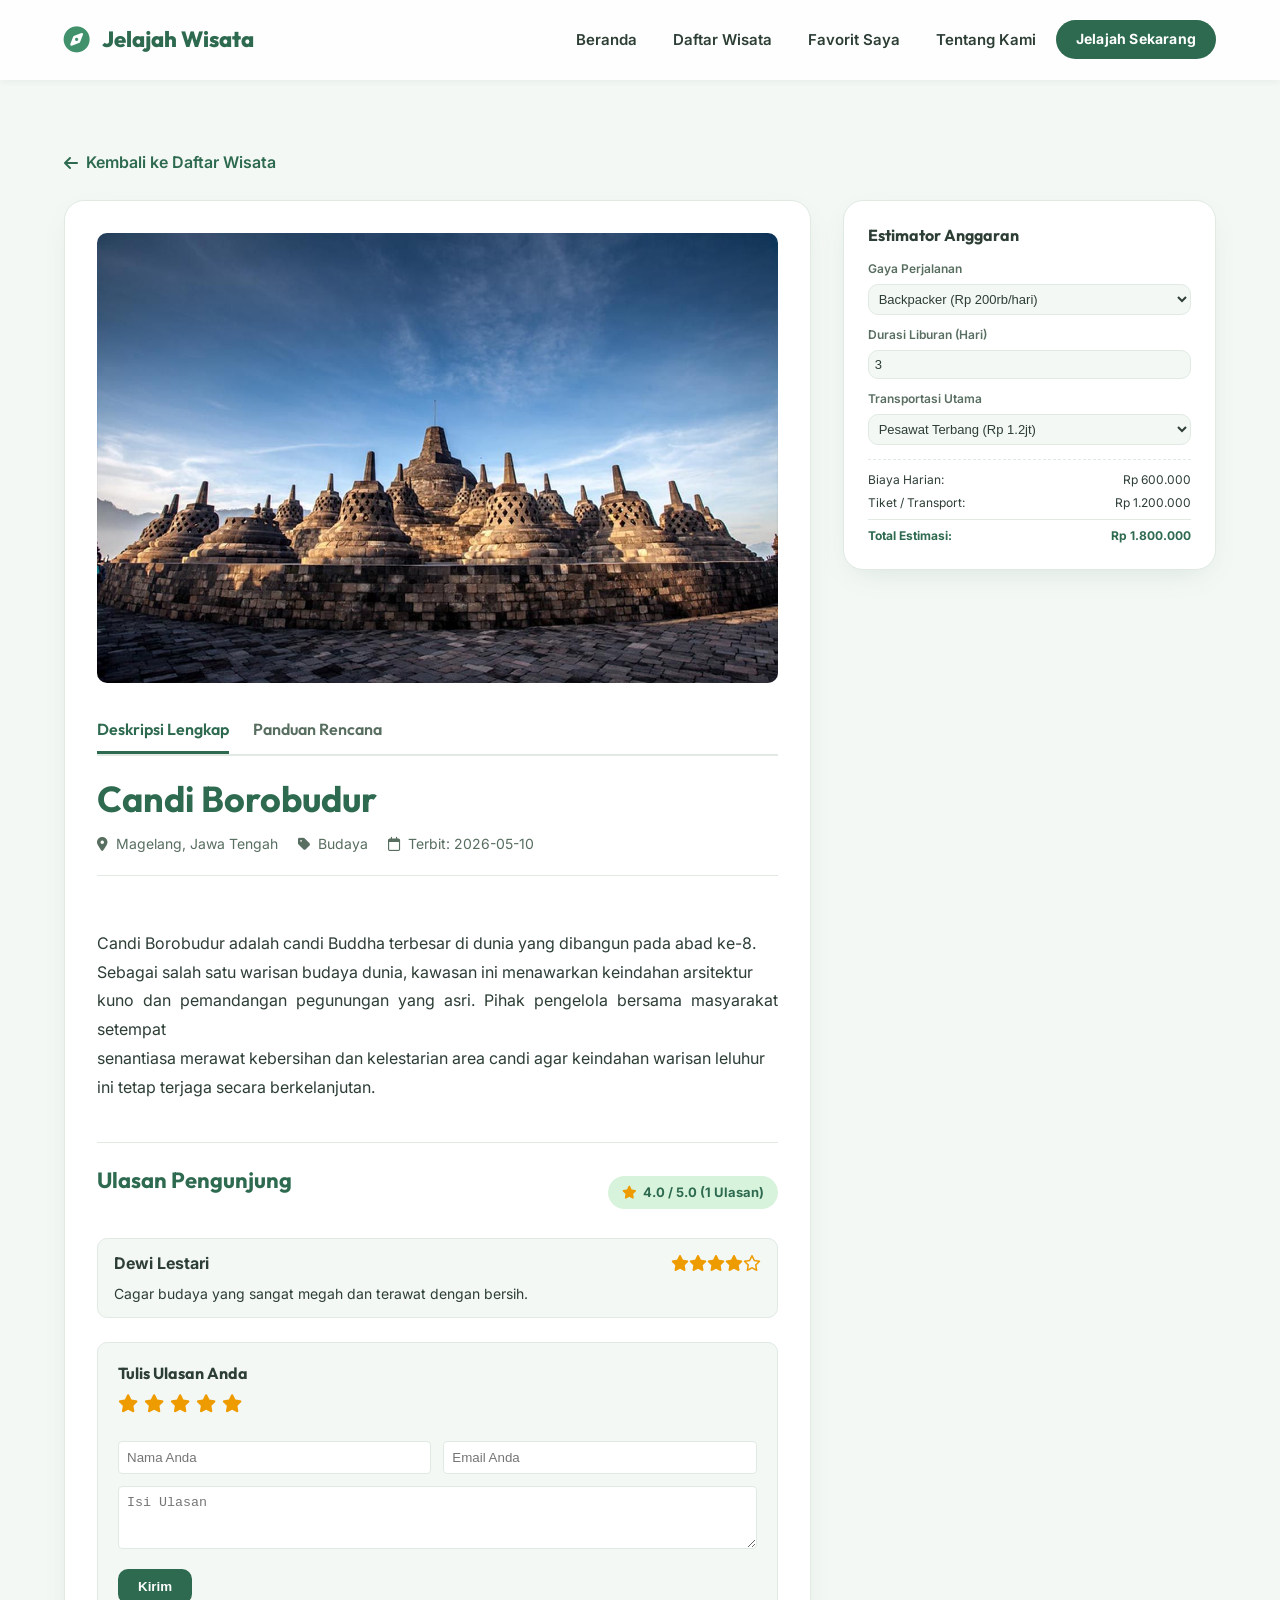
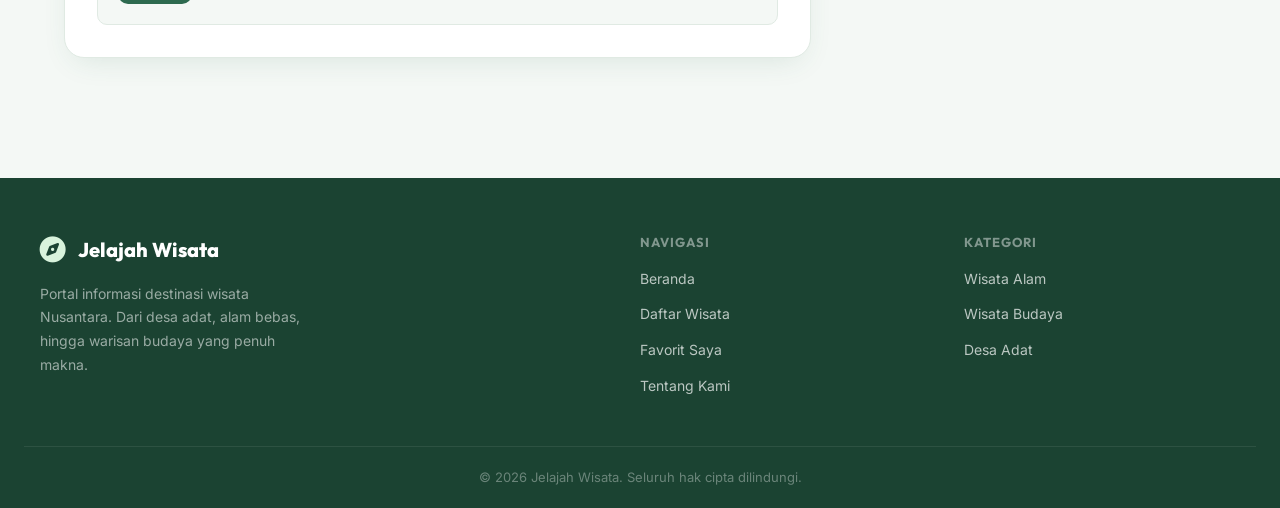
==== detail.html @ e51a77b1 "jelajah wisata" ====
<!DOCTYPE html>
<html lang="id">

<head>
    <meta charset="UTF-8">
    <meta name="viewport" content="width=device-width, initial-scale=1.0">
    <title>Detail Wisata - Jelajah Wisata Indonesia</title>


    <link rel="preconnect" href="https://fonts.googleapis.com">
    <link rel="preconnect" href="https://fonts.gstatic.com" crossorigin>
    <link
        href="https://fonts.googleapis.com/css2?family=Inter:wght@300;400;500;600;700&family=Outfit:wght@400;500;600;700;800&display=swap"
        rel="stylesheet">


    <link rel="stylesheet" href="https://cdnjs.cloudflare.com/ajax/libs/font-awesome/6.4.0/css/all.min.css">


    <link rel="stylesheet" href="styles.css">
</head>

<body>


    <header>
        <nav class="nav-container">
            <a href="index.html" class="logo">
                <i class="fa-solid fa-compass logo-icon"></i>
                <span>Jelajah Wisata</span>
            </a>


            <button class="mobile-toggle" aria-label="Toggle Navigation" id="mobile-toggle-btn">
                <i class="fa-solid fa-bars"></i>
            </button>


            <ul class="nav-links" id="nav-menu">
                <li><a href="index.html" class="nav-item" id="nav-home">Beranda</a></li>
                <li><a href="explore.html" class="nav-item" id="nav-explore">Daftar Wisata</a></li>
                <li><a href="favorites.html" class="nav-item" id="nav-favorites">Favorit Saya</a></li>
                <li><a href="tentang.html" class="nav-item" id="nav-tentang">Tentang Kami</a></li>
                <li><a href="explore.html" class="nav-item nav-cta" id="nav-cta">Jelajah Sekarang</a></li>
            </ul>
        </nav>
    </header>


    <main id="app">


        <div id="detail-1" class="view-section detail-view-section" style="display:none; padding: 40px 0;">
            <div class="detail-layout">
                <a href="explore.html" class="btn-back-link"><i class="fa-solid fa-arrow-left"></i> Kembali ke Daftar
                    Wisata</a>
                <div class="detail-grid">
                    <div class="detail-main">
                        <div class="detail-img-container">
                            <img src="asset/borobudur.jpg" id="main-detail-img-1" alt="Candi Borobudur">
                        </div>
                        
                        <div class="detail-tabs-selector"
                            style="display:flex; border-bottom:2px solid #E0EAE3; margin-bottom:20px; gap:24px;">
                            <button class="detail-tab-btn active"
                                onclick="switchTab('detail-1', 'tab-deskripsi-1', this)">Deskripsi Lengkap</button>
                            <button class="detail-tab-btn"
                                onclick="switchTab('detail-1', 'tab-itinerary-1', this)">Panduan Rencana</button>
                        </div>
                        <div class="detail-tab-content active" id="tab-deskripsi-1">
                            <div class="detail-header" style="margin-bottom: 20px;">
                                <h1>Candi Borobudur</h1>
                                <div class="detail-meta">
                                    <span><i class="fa-solid fa-location-dot"></i> Magelang, Jawa Tengah</span>
                                    <span><i class="fa-solid fa-tag"></i> Budaya</span>
                                    <span><i class="fa-regular fa-calendar"></i> Terbit: 2026-05-10</span>
                                </div>
                            </div>
                            <div class="detail-description">
                                Candi Borobudur adalah candi Buddha terbesar di dunia yang dibangun pada abad ke-8.
                                Sebagai salah satu warisan budaya dunia, kawasan ini menawarkan keindahan arsitektur
                                kuno dan pemandangan pegunungan yang asri. Pihak pengelola bersama masyarakat setempat
                                senantiasa merawat kebersihan dan kelestarian area candi agar keindahan warisan leluhur
                                ini tetap terjaga secara berkelanjutan.
                            </div>
                        </div>
                        <div class="detail-tab-content" id="tab-itinerary-1" style="display:none;">
                            <h2 style="font-size:20px; color:#2D6A4F; margin-bottom:16px;">Saran Rencana Kunjungan (3
                                Hari 2 Malam)</h2>
                            <div class="itinerary-timeline"
                                style="display:flex; flex-direction:column; gap:20px; position:relative; padding-left:24px; border-left: 2px solid #40916C;">
                                <div class="itinerary-step" style="position:relative;">
                                    <div
                                        style="position:absolute; left:-33px; top:4px; width:16px; height:16px; border-radius:50%; background:#2D6A4F; border:4px solid #FFFFFF;">
                                    </div>
                                    <h4 style="color:#2D6A4F; font-size:16px;">Hari 1: Kedatangan & Bersepeda Desa</h4>
                                    <p style="font-size:13.5px; color:#586E60; margin-top:4px;">Tiba di
                                        penginapan/homestay sekitar Borobudur. Sore hari bersepeda santai melintasi
                                        areal persawahan dan singgah di sentra pembuatan tahu lokal.</p>
                                </div>
                                <div class="itinerary-step" style="position:relative;">
                                    <div
                                        style="position:absolute; left:-33px; top:4px; width:16px; height:16px; border-radius:50%; background:#2D6A4F; border:4px solid #FFFFFF;">
                                    </div>
                                    <h4 style="color:#2D6A4F; font-size:16px;">Hari 2: Sunrise Punthuk & Eksplorasi
                                        Candi</h4>
                                    <p style="font-size:13.5px; color:#586E60; margin-top:4px;">Menyaksikan panorama
                                        matahari terbit berlatar Borobudur di Punthuk Setumbu. Lanjut menaiki struktur
                                        candi didampingi local guide berlisensi.</p>
                                </div>
                                <div class="itinerary-step" style="position:relative;">
                                    <div
                                        style="position:absolute; left:-33px; top:4px; width:16px; height:16px; border-radius:50%; background:#2D6A4F; border:4px solid #FFFFFF;">
                                    </div>
                                    <h4 style="color:#2D6A4F; font-size:16px;">Hari 3: Sentra Kerajinan & Kepulangan
                                    </h4>
                                    <p style="font-size:13.5px; color:#586E60; margin-top:4px;">Berkunjung ke galeri
                                        kerajinan gerabah Karanganyar untuk cinderamata. Check-out dari homestay dan
                                        transfer kembali ke titik kepulangan.</p>
                                </div>
                            </div>
                        </div>


                        <div class="reviews-section"
                            style="margin-top:40px; border-top:1px solid #E0EAE3; padding-top:24px;">
                            <div
                                style="display:flex; justify-content:space-between; align-items:center; margin-bottom:20px;">
                                <h3>Ulasan Pengunjung</h3>
                                <div class="avg-rating-badge" id="avg-badge-1"
                                    style="background:#D8F3DC; padding:6px 14px; border-radius:30px; font-weight:700; color:#2D6A4F; font-size:13px; display:flex; align-items:center; gap:6px;">
                                    <i class="fa-solid fa-star" style="color:#EE9B00;"></i> 4.0 / 5.0 (1 Ulasan)
                                </div>
                            </div>
                            <div class="comments-list" id="comments-list-1" style="margin-bottom:24px;">
                                <div class="review-item" style="border-bottom:1px solid #E0EAE3; padding:12px 16px;">
                                    <div style="display:flex; justify-content:space-between; margin-bottom:6px;">
                                        <strong>Dewi Lestari</strong>
                                        <span style="color:#EE9B00;"><i class="fa-solid fa-star"></i><i
                                                class="fa-solid fa-star"></i><i class="fa-solid fa-star"></i><i
                                                class="fa-solid fa-star"></i><i class="fa-regular fa-star"></i></span>
                                    </div>
                                    <p style="font-size:14px; color:#2D3E35;">Cagar budaya yang sangat megah dan terawat
                                        dengan bersih.</p>
                                </div>
                            </div>
                            <form class="comment-form" onsubmit="submitLocalComment(1, event)"
                                style="background:#F4F8F5; padding:20px; border-radius:10px;">
                                <h4 style="margin-bottom:12px;">Tulis Ulasan Anda</h4>
                                <div class="form-group" style="margin-bottom:12px;">
                                    <div class="star-rating-input"
                                        style="font-size:18px; color:#EE9B00; cursor:pointer; display:flex; gap:6px;">
                                        <i class="fa-solid fa-star" onclick="setRatingStar(this, 1)"></i>
                                        <i class="fa-solid fa-star" onclick="setRatingStar(this, 2)"></i>
                                        <i class="fa-solid fa-star" onclick="setRatingStar(this, 3)"></i>
                                        <i class="fa-solid fa-star" onclick="setRatingStar(this, 4)"></i>
                                        <i class="fa-solid fa-star" onclick="setRatingStar(this, 5)"></i>
                                    </div>
                                </div>
                                <div class="form-row"
                                    style="display:grid; grid-template-columns:1fr 1fr; gap:12px; margin-bottom:12px;">
                                    <input type="text" placeholder="Nama Anda" class="author-name"
                                        style="padding:8px; border:1px solid #E0EAE3; border-radius:4px;" required>
                                    <input type="email" placeholder="Email Anda"
                                        style="padding:8px; border:1px solid #E0EAE3; border-radius:4px;" required>
                                </div>
                                <textarea class="author-msg" rows="3" placeholder="Isi Ulasan"
                                    style="width:100%; padding:8px; border:1px solid #E0EAE3; border-radius:4px; margin-bottom:12px;"
                                    required></textarea>
                                <button type="submit" class="btn-submit"
                                    style="padding:10px 20px; font-weight:600;">Kirim</button>
                            </form>
                        </div>
                    </div>


                    <div class="detail-sidebar">
                        <div class="widget" id="calc-widget-1">
                            <h3 style="font-size:16px; margin-bottom:14px;">Estimator
                                Anggaran</h3>
                            <div class="form-group" style="margin-bottom:10px;">
                                <label style="font-size:12px; color:#586E60;">Gaya Perjalanan</label>
                                <select class="calc-class" onchange="calculateLocalBudget('detail-1')"
                                    style="width:100%; padding:6px; font-size:13px;">
                                    <option value="200000" selected>Backpacker (Rp 200rb/hari)</option>
                                    <option value="600000">Standard (Rp 600rb/hari)</option>
                                    <option value="2000000">Luxury (Rp 2jt/hari)</option>
                                </select>
                            </div>
                            <div class="form-group" style="margin-bottom:10px;">
                                <label style="font-size:12px; color:#586E60;">Durasi Liburan (Hari)</label>
                                <input type="number" class="calc-duration" oninput="calculateLocalBudget('detail-1')"
                                    min="1" max="30" value="3" style="width:100%; padding:6px; font-size:13px;">
                            </div>
                            <div class="form-group" style="margin-bottom:14px;">
                                <label style="font-size:12px; color:#586E60;">Transportasi Utama</label>
                                <select class="calc-transport" onchange="calculateLocalBudget('detail-1')"
                                    style="width:100%; padding:6px; font-size:13px;">
                                    <option value="0">Transportasi Lokal (Rp 0)</option>
                                    <option value="300000">Kereta Api (Rp 300rb)</option>
                                    <option value="500000">Sewa Mobil (Rp 500rb)</option>
                                    <option value="1200000" selected>Pesawat Terbang (Rp 1.2jt)</option>
                                </select>
                            </div>
                            <div style="border-top:1px dashed #E0EAE3; padding-top:10px; font-size:12px;">
                                <div style="display:flex; justify-content:space-between; margin-bottom:4px;">
                                    <span>Biaya Harian:</span>
                                    <span class="label-daily-cost">Rp 600.000</span>
                                </div>
                                <div style="display:flex; justify-content:space-between; margin-bottom:6px;">
                                    <span>Tiket / Transport:</span>
                                    <span class="label-trans-cost">Rp 1.200.000</span>
                                </div>
                                <div
                                    style="display:flex; justify-content:space-between; font-weight:700; color:#2D6A4F; border-top:1px solid #E0EAE3; padding-top:6px;">
                                    <span>Total Estimasi:</span>
                                    <span class="label-total-cost">Rp 1.800.000</span>
                                </div>
                            </div>
                        </div>
                    </div>
                </div>
            </div>
        </div>


        <div id="detail-2" class="view-section detail-view-section" style="display:none; padding: 40px 0;">
            <div class="detail-layout">
                <a href="explore.html" class="btn-back-link"><i class="fa-solid fa-arrow-left"></i> Kembali ke Daftar
                    Wisata</a>
                <div class="detail-grid">
                    <div class="detail-main">
                        <div class="detail-img-container">
                            <img src="asset/bromo.jpg" id="main-detail-img-2" alt="Gunung Bromo">
                        </div>
                        
                        <div class="detail-tabs-selector"
                            style="display:flex; border-bottom:2px solid #E0EAE3; margin-bottom:20px; gap:24px;">
                            <button class="detail-tab-btn active"
                                onclick="switchTab('detail-2', 'tab-deskripsi-2', this)">Deskripsi Lengkap</button>
                            <button class="detail-tab-btn"
                                onclick="switchTab('detail-2', 'tab-itinerary-2', this)">Panduan Rencana</button>
                        </div>
                        <div class="detail-tab-content active" id="tab-deskripsi-2">
                            <div class="detail-header" style="margin-bottom: 20px;">
                                <h1>Gunung Bromo</h1>
                                <div class="detail-meta">
                                    <span><i class="fa-solid fa-location-dot"></i> Probolinggo, Jawa Timur</span>
                                    <span><i class="fa-solid fa-tag"></i> Alam</span>
                                    <span><i class="fa-regular fa-calendar"></i> Terbit: 2026-05-12</span>
                                </div>
                            </div>
                            <div class="detail-description">
                                Gunung Bromo terkenal dengan keindahan kawah aktif, hamparan lautan pasir luas, serta
                                pemandangan matahari terbit yang memukau. Kunjungan ke Bromo dikelola bersama oleh warga
                                lokal Tengger, termasuk persewaan jip dan pemandu wisata tradisional, guna mendukung
                                ekonomi masyarakat setempat sekaligus menjaga kebersihan kawasan taman nasional.
                            </div>
                        </div>
                        <div class="detail-tab-content" id="tab-itinerary-2" style="display:none;">
                            <h2 style="font-size:20px; color:#2D6A4F; margin-bottom:16px;">Saran Rencana Kunjungan (3
                                Hari 2 Malam)</h2>
                            <div class="itinerary-timeline"
                                style="display:flex; flex-direction:column; gap:20px; position:relative; padding-left:24px; border-left: 2px solid #40916C;">
                                <div class="itinerary-step" style="position:relative;">
                                    <div
                                        style="position:absolute; left:-33px; top:4px; width:16px; height:16px; border-radius:50%; background:#2D6A4F; border:4px solid #FFFFFF;">
                                    </div>
                                    <h4 style="color:#2D6A4F; font-size:16px;">Hari 1: Kedatangan di Cemoro Lawang</h4>
                                    <p style="font-size:13.5px; color:#586E60; margin-top:4px;">Tiba di penginapan
                                        lereng Bromo. Berjalan santai menikmati pemandangan kabut sore hari di bibir
                                        kaldera Bromo.</p>
                                </div>
                                <div class="itinerary-step" style="position:relative;">
                                    <div
                                        style="position:absolute; left:-33px; top:4px; width:16px; height:16px; border-radius:50%; background:#2D6A4F; border:4px solid #FFFFFF;">
                                    </div>
                                    <h4 style="color:#2D6A4F; font-size:16px;">Hari 2: Sunrise Penanjakan & Kawah Bromo
                                    </h4>
                                    <p style="font-size:13.5px; color:#586E60; margin-top:4px;">Pukul 03.00 pagi naik
                                        jip lokal menuju Penanjakan 1. Turun melintasi laut pasir, berjalan kaki menuju
                                        puncak tangga kawah aktif.</p>
                                </div>
                                <div class="itinerary-step" style="position:relative;">
                                    <div
                                        style="position:absolute; left:-33px; top:4px; width:16px; height:16px; border-radius:50%; background:#2D6A4F; border:4px solid #FFFFFF;">
                                    </div>
                                    <h4 style="color:#2D6A4F; font-size:16px;">Hari 3: Bukit Teletubbies & Kepulangan
                                    </h4>
                                    <p style="font-size:13.5px; color:#586E60; margin-top:4px;">Mengunjungi padang
                                        sabana hijau Bukit Teletubbies and Pasir Berbisik. Check-out hotel dan kembali
                                        ke Malang/Surabaya.</p>
                                </div>
                            </div>
                        </div>


                        <div class="reviews-section"
                            style="margin-top:40px; border-top:1px solid #E0EAE3; padding-top:24px;">
                            <div
                                style="display:flex; justify-content:space-between; align-items:center; margin-bottom:20px;">
                                <h3>Ulasan Pengunjung</h3>
                                <div class="avg-rating-badge" id="avg-badge-2"
                                    style="background:#D8F3DC; padding:6px 14px; border-radius:30px; font-weight:700; color:#2D6A4F; font-size:13px; display:flex; align-items:center; gap:6px;">
                                    <i class="fa-solid fa-star" style="color:#EE9B00;"></i> 5.0 / 5.0 (0 Ulasan)
                                </div>
                            </div>
                            <div class="comments-list" id="comments-list-2" style="margin-bottom:24px;">
                                <p style="color:#586E60; text-align:center; padding: 20px;">Belum ada ulasan dari
                                    pengunjung. Jadilah yang pertama!</p>
                            </div>
                            <form class="comment-form" onsubmit="submitLocalComment(2, event)"
                                style="background:#F4F8F5; padding:20px; border-radius:10px;">
                                <h4 style="margin-bottom:12px;">Tulis Ulasan Anda</h4>
                                <div class="form-group" style="margin-bottom:12px;">
                                    <div class="star-rating-input"
                                        style="font-size:18px; color:#EE9B00; cursor:pointer; display:flex; gap:6px;">
                                        <i class="fa-solid fa-star" onclick="setRatingStar(this, 1)"></i>
                                        <i class="fa-solid fa-star" onclick="setRatingStar(this, 2)"></i>
                                        <i class="fa-solid fa-star" onclick="setRatingStar(this, 3)"></i>
                                        <i class="fa-solid fa-star" onclick="setRatingStar(this, 4)"></i>
                                        <i class="fa-solid fa-star" onclick="setRatingStar(this, 5)"></i>
                                    </div>
                                </div>
                                <div class="form-row"
                                    style="display:grid; grid-template-columns:1fr 1fr; gap:12px; margin-bottom:12px;">
                                    <input type="text" placeholder="Nama Anda" class="author-name"
                                        style="padding:8px; border:1px solid #E0EAE3; border-radius:4px;" required>
                                    <input type="email" placeholder="Email Anda"
                                        style="padding:8px; border:1px solid #E0EAE3; border-radius:4px;" required>
                                </div>
                                <textarea class="author-msg" rows="3" placeholder="Isi Ulasan"
                                    style="width:100%; padding:8px; border:1px solid #E0EAE3; border-radius:4px; margin-bottom:12px;"
                                    required></textarea>
                                <button type="submit" class="btn-submit"
                                    style="padding:10px 20px; font-weight:600;">Kirim</button>
                            </form>
                        </div>
                    </div>

                    <div class="detail-sidebar">
                        <div class="widget" id="calc-widget-2">
                            <h3 style="font-size:16px; margin-bottom:14px;">Estimator
                                Anggaran</h3>
                            <div class="form-group" style="margin-bottom:10px;">
                                <label style="font-size:12px; color:#586E60;">Gaya Perjalanan</label>
                                <select class="calc-class" onchange="calculateLocalBudget('detail-2')"
                                    style="width:100%; padding:6px; font-size:13px;">
                                    <option value="200000" selected>Backpacker (Rp 200rb/hari)</option>
                                    <option value="600000">Standard (Rp 600rb/hari)</option>
                                    <option value="2000000">Luxury (Rp 2jt/hari)</option>
                                </select>
                            </div>
                            <div class="form-group" style="margin-bottom:10px;">
                                <label style="font-size:12px; color:#586E60;">Durasi Liburan (Hari)</label>
                                <input type="number" class="calc-duration" oninput="calculateLocalBudget('detail-2')"
                                    min="1" max="30" value="3" style="width:100%; padding:6px; font-size:13px;">
                            </div>
                            <div class="form-group" style="margin-bottom:14px;">
                                <label style="font-size:12px; color:#586E60;">Transportasi Utama</label>
                                <select class="calc-transport" onchange="calculateLocalBudget('detail-2')"
                                    style="width:100%; padding:6px; font-size:13px;">
                                    <option value="0">Transportasi Lokal (Rp 0)</option>
                                    <option value="300000">Kereta Api (Rp 300rb)</option>
                                    <option value="500000">Sewa Mobil (Rp 500rb)</option>
                                    <option value="1200000" selected>Pesawat Terbang (Rp 1.2jt)</option>
                                </select>
                            </div>
                            <div style="border-top:1px dashed #E0EAE3; padding-top:10px; font-size:12px;">
                                <div style="display:flex; justify-content:space-between; margin-bottom:4px;">
                                    <span>Biaya Harian:</span>
                                    <span class="label-daily-cost">Rp 600.000</span>
                                </div>
                                <div style="display:flex; justify-content:space-between; margin-bottom:6px;">
                                    <span>Tiket / Transport:</span>
                                    <span class="label-trans-cost">Rp 1.200.000</span>
                                </div>
                                <div
                                    style="display:flex; justify-content:space-between; font-weight:700; color:#2D6A4F; border-top:1px solid #E0EAE3; padding-top:6px;">
                                    <span>Total Estimasi:</span>
                                    <span class="label-total-cost">Rp 1.800.000</span>
                                </div>
                            </div>
                        </div>
                    </div>
                </div>
            </div>
        </div>


        <div id="detail-3" class="view-section detail-view-section" style="display:none; padding: 40px 0;">
            <div class="detail-layout">
                <a href="explore.html" class="btn-back-link"><i class="fa-solid fa-arrow-left"></i> Kembali ke Daftar
                    Wisata</a>
                <div class="detail-grid">
                    <div class="detail-main">
                        <div class="detail-img-container">
                            <img src="asset/nusapenida.jpg" id="main-detail-img-3" alt="Nusa Penida">
                        </div>
                        
                        <div class="detail-tabs-selector"
                            style="display:flex; border-bottom:2px solid #E0EAE3; margin-bottom:20px; gap:24px;">
                            <button class="detail-tab-btn active"
                                onclick="switchTab('detail-3', 'tab-deskripsi-3', this)">Deskripsi Lengkap</button>
                            <button class="detail-tab-btn"
                                onclick="switchTab('detail-3', 'tab-itinerary-3', this)">Panduan Rencana</button>
                        </div>
                        <div class="detail-tab-content active" id="tab-deskripsi-3">
                            <div class="detail-header" style="margin-bottom: 20px;">
                                <h1>Nusa Penida</h1>
                                <div class="detail-meta">
                                    <span><i class="fa-solid fa-location-dot"></i> Klungkung, Bali</span>
                                    <span><i class="fa-solid fa-tag"></i> Alam</span>
                                    <span><i class="fa-regular fa-calendar"></i> Terbit: 2026-05-15</span>
                                </div>
                            </div>
                            <div class="detail-description">
                                Nusa Penida menyajikan pesona tebing laut yang megah dan pantai berpasir putih bersih
                                seperti Pantai Kelingking dan Broken Beach. Destinasi ini dikembangkan dengan
                                mengutamakan pelestarian alam pesisir dan keterlibatan akomodasi homestay lokal guna
                                memastikan manfaat pariwisata dirasakan langsung oleh masyarakat pulau.
                            </div>
                        </div>
                        <div class="detail-tab-content" id="tab-itinerary-3" style="display:none;">
                            <h2 style="font-size:20px; color:#2D6A4F; margin-bottom:16px;">Saran Rencana Kunjungan (3
                                Hari 2 Malam)</h2>
                            <div class="itinerary-timeline"
                                style="display:flex; flex-direction:column; gap:20px; position:relative; padding-left:24px; border-left: 2px solid #40916C;">
                                <div class="itinerary-step" style="position:relative;">
                                    <div
                                        style="position:absolute; left:-33px; top:4px; width:16px; height:16px; border-radius:50%; background:#2D6A4F; border:4px solid #FFFFFF;">
                                    </div>
                                    <h4 style="color:#2D6A4F; font-size:16px;">Hari 1: Penyeberangan Sanur & Tebing
                                        Kelingking</h4>
                                    <p style="font-size:13.5px; color:#586E60; margin-top:4px;">Naik speed boat dari
                                        Sanur ke Nusa Penida. Sore hari mengunjungi bukit karang berbentuk dinosaurus di
                                        Pantai Kelingking.</p>
                                </div>
                                <div class="itinerary-step" style="position:relative;">
                                    <div
                                        style="position:absolute; left:-33px; top:4px; width:16px; height:16px; border-radius:50%; background:#2D6A4F; border:4px solid #FFFFFF;">
                                    </div>
                                    <h4 style="color:#2D6A4F; font-size:16px;">Hari 2: Broken Beach, Angel's Billabong &
                                        Crystal Bay</h4>
                                    <p style="font-size:13.5px; color:#586E60; margin-top:4px;">Menjelajahi keajaiban
                                        karang bolong Broken Beach, berenang di kolam alami Angel's Billabong, dan
                                        relaksasi sunset di Crystal Bay.</p>
                                </div>
                                <div class="itinerary-step" style="position:relative;">
                                    <div
                                        style="position:absolute; left:-33px; top:4px; width:16px; height:16px; border-radius:50%; background:#2D6A4F; border:4px solid #FFFFFF;">
                                    </div>
                                    <h4 style="color:#2D6A4F; font-size:16px;">Hari 3: Bukit Teletubbies & Kembali ke
                                        Sanur</h4>
                                    <p style="font-size:13.5px; color:#586E60; margin-top:4px;">Melihat bukit-bukit
                                        kapur hijau unik Bukit Teletubbies. Lanjut ke pelabuhan penyeberangan kembali ke
                                        pulau utama Bali.</p>
                                </div>
                            </div>
                        </div>


                        <div class="reviews-section"
                            style="margin-top:40px; border-top:1px solid #E0EAE3; padding-top:24px;">
                            <div
                                style="display:flex; justify-content:space-between; align-items:center; margin-bottom:20px;">
                                <h3>Ulasan Pengunjung</h3>
                                <div class="avg-rating-badge" id="avg-badge-3"
                                    style="background:#D8F3DC; padding:6px 14px; border-radius:30px; font-weight:700; color:#2D6A4F; font-size:13px; display:flex; align-items:center; gap:6px;">
                                    <i class="fa-solid fa-star" style="color:#EE9B00;"></i> 5.0 / 5.0 (0 Ulasan)
                                </div>
                            </div>
                            <div class="comments-list" id="comments-list-3" style="margin-bottom:24px;">
                                <p style="color:#586E60; text-align:center; padding: 20px;">Belum ada ulasan dari
                                    pengunjung. Jadilah yang pertama!</p>
                            </div>
                            <form class="comment-form" onsubmit="submitLocalComment(3, event)"
                                style="background:#F4F8F5; padding:20px; border-radius:10px;">
                                <h4 style="margin-bottom:12px;">Tulis Ulasan Anda</h4>
                                <div class="form-group" style="margin-bottom:12px;">
                                    <div class="star-rating-input"
                                        style="font-size:18px; color:#EE9B00; cursor:pointer; display:flex; gap:6px;">
                                        <i class="fa-solid fa-star" onclick="setRatingStar(this, 1)"></i>
                                        <i class="fa-solid fa-star" onclick="setRatingStar(this, 2)"></i>
                                        <i class="fa-solid fa-star" onclick="setRatingStar(this, 3)"></i>
                                        <i class="fa-solid fa-star" onclick="setRatingStar(this, 4)"></i>
                                        <i class="fa-solid fa-star" onclick="setRatingStar(this, 5)"></i>
                                    </div>
                                </div>
                                <div class="form-row"
                                    style="display:grid; grid-template-columns:1fr 1fr; gap:12px; margin-bottom:12px;">
                                    <input type="text" placeholder="Nama Anda" class="author-name"
                                        style="padding:8px; border:1px solid #E0EAE3; border-radius:4px;" required>
                                    <input type="email" placeholder="Email Anda"
                                        style="padding:8px; border:1px solid #E0EAE3; border-radius:4px;" required>
                                </div>
                                <textarea class="author-msg" rows="3" placeholder="Isi Ulasan"
                                    style="width:100%; padding:8px; border:1px solid #E0EAE3; border-radius:4px; margin-bottom:12px;"
                                    required></textarea>
                                <button type="submit" class="btn-submit"
                                    style="padding:10px 20px; font-weight:600;">Kirim</button>
                            </form>
                        </div>
                    </div>

                    <div class="detail-sidebar">
                        <div class="widget" id="calc-widget-3">
                            <h3 style="font-size:16px; margin-bottom:14px;">Estimator
                                Anggaran</h3>
                            <div class="form-group" style="margin-bottom:10px;">
                                <label style="font-size:12px; color:#586E60;">Gaya Perjalanan</label>
                                <select class="calc-class" onchange="calculateLocalBudget('detail-3')"
                                    style="width:100%; padding:6px; font-size:13px;">
                                    <option value="200000" selected>Backpacker (Rp 200rb/hari)</option>
                                    <option value="600000">Standard (Rp 600rb/hari)</option>
                                    <option value="2000000">Luxury (Rp 2jt/hari)</option>
                                </select>
                            </div>
                            <div class="form-group" style="margin-bottom:10px;">
                                <label style="font-size:12px; color:#586E60;">Durasi Liburan (Hari)</label>
                                <input type="number" class="calc-duration" oninput="calculateLocalBudget('detail-3')"
                                    min="1" max="30" value="3" style="width:100%; padding:6px; font-size:13px;">
                            </div>
                            <div class="form-group" style="margin-bottom:14px;">
                                <label style="font-size:12px; color:#586E60;">Transportasi Utama</label>
                                <select class="calc-transport" onchange="calculateLocalBudget('detail-3')"
                                    style="width:100%; padding:6px; font-size:13px;">
                                    <option value="0">Transportasi Lokal (Rp 0)</option>
                                    <option value="300000">Kereta Api (Rp 300rb)</option>
                                    <option value="500000">Sewa Mobil (Rp 500rb)</option>
                                    <option value="1200000" selected>Pesawat Terbang (Rp 1.2jt)</option>
                                </select>
                            </div>
                            <div style="border-top:1px dashed #E0EAE3; padding-top:10px; font-size:12px;">
                                <div style="display:flex; justify-content:space-between; margin-bottom:4px;">
                                    <span>Biaya Harian:</span>
                                    <span class="label-daily-cost">Rp 600.000</span>
                                </div>
                                <div style="display:flex; justify-content:space-between; margin-bottom:6px;">
                                    <span>Tiket / Transport:</span>
                                    <span class="label-trans-cost">Rp 1.200.000</span>
                                </div>
                                <div
                                    style="display:flex; justify-content:space-between; font-weight:700; color:#2D6A4F; border-top:1px solid #E0EAE3; padding-top:6px;">
                                    <span>Total Estimasi:</span>
                                    <span class="label-total-cost">Rp 1.800.000</span>
                                </div>
                            </div>
                        </div>
                    </div>
                </div>
            </div>
        </div>


        <div id="detail-4" class="view-section detail-view-section" style="display:none; padding: 40px 0;">
            <div class="detail-layout">
                <a href="explore.html" class="btn-back-link"><i class="fa-solid fa-arrow-left"></i> Kembali ke Daftar
                    Wisata</a>
                <div class="detail-grid">
                    <div class="detail-main">
                        <div class="detail-img-container">
                            <img src="asset/pinkbeach.jpeg" id="main-detail-img-4" alt="Pink Beach">
                        </div>
                        
                        <div class="detail-tabs-selector"
                            style="display:flex; border-bottom:2px solid #E0EAE3; margin-bottom:20px; gap:24px;">
                            <button class="detail-tab-btn active"
                                onclick="switchTab('detail-4', 'tab-deskripsi-4', this)">Deskripsi Lengkap</button>
                            <button class="detail-tab-btn"
                                onclick="switchTab('detail-4', 'tab-itinerary-4', this)">Panduan Rencana</button>
                        </div>
                        <div class="detail-tab-content active" id="tab-deskripsi-4">
                            <div class="detail-header" style="margin-bottom: 20px;">
                                <h1>Pink Beach</h1>
                                <div class="detail-meta">
                                    <span><i class="fa-solid fa-location-dot"></i> Manggarai Barat, NTT</span>
                                    <span><i class="fa-solid fa-tag"></i> Alam</span>
                                    <span><i class="fa-regular fa-calendar"></i> Terbit: 2026-05-18</span>
                                </div>
                            </div>
                            <div class="detail-description">
                                Pink Beach merupakan pantai unik dengan pasir berwarna merah muda lembut yang berasal
                                dari serpihan karang merah organik. Terletak di kawasan Taman Nasional Komodo, pantai
                                ini dilindungi ketat dari sampah plastik dan kerusakan terumbu karang tepi agar keaslian
                                alaminya tetap terjaga selamanya.
                            </div>
                        </div>
                        <div class="detail-tab-content" id="tab-itinerary-4" style="display:none;">
                            <h2 style="font-size:20px; color:#2D6A4F; margin-bottom:16px;">Saran Rencana Kunjungan (3
                                Hari 2 Malam)</h2>
                            <div class="itinerary-timeline"
                                style="display:flex; flex-direction:column; gap:20px; position:relative; padding-left:24px; border-left: 2px solid #40916C;">
                                <div class="itinerary-step" style="position:relative;">
                                    <div
                                        style="position:absolute; left:-33px; top:4px; width:16px; height:16px; border-radius:50%; background:#2D6A4F; border:4px solid #FFFFFF;">
                                    </div>
                                    <h4 style="color:#2D6A4F; font-size:16px;">Hari 1: Labuan Bajo & Berlayar</h4>
                                    <p style="font-size:13.5px; color:#586E60; margin-top:4px;">Tiba di bandara Labuan
                                        Bajo, transfer ke kapal phinisi sewa lokal. Bermalam di kapal (live on board).
                                    </p>
                                </div>
                                <div class="itinerary-step" style="position:relative;">
                                    <div
                                        style="position:absolute; left:-33px; top:4px; width:16px; height:16px; border-radius:50%; background:#2D6A4F; border:4px solid #FFFFFF;">
                                    </div>
                                    <h4 style="color:#2D6A4F; font-size:16px;">Hari 2: Snorkeling di Pink Beach</h4>
                                    <p style="font-size:13.5px; color:#586E60; margin-top:4px;">Mendarat di Pink Beach,
                                        berenang santai di pantai pasir pink dan melakukan snorkeling ramah lingkungan
                                        untuk menikmati terumbu karang.</p>
                                </div>
                                <div class="itinerary-step" style="position:relative;">
                                    <div
                                        style="position:absolute; left:-33px; top:4px; width:16px; height:16px; border-radius:50%; background:#2D6A4F; border:4px solid #FFFFFF;">
                                    </div>
                                    <h4 style="color:#2D6A4F; font-size:16px;">Hari 3: Pulau Padar & Kepulangan</h4>
                                    <p style="font-size:13.5px; color:#586E60; margin-top:4px;">Treking pagi ke view
                                        point Pulau Padar. Kembali berlayar ke Labuan Bajo untuk penerbangan pulang.</p>
                                </div>
                            </div>
                        </div>


                        <div class="reviews-section"
                            style="margin-top:40px; border-top:1px solid #E0EAE3; padding-top:24px;">
                            <div
                                style="display:flex; justify-content:space-between; align-items:center; margin-bottom:20px;">
                                <h3>Ulasan Pengunjung</h3>
                                <div class="avg-rating-badge" id="avg-badge-4"
                                    style="background:#D8F3DC; padding:6px 14px; border-radius:30px; font-weight:700; color:#2D6A4F; font-size:13px; display:flex; align-items:center; gap:6px;">
                                    <i class="fa-solid fa-star" style="color:#EE9B00;"></i> 5.0 / 5.0 (0 Ulasan)
                                </div>
                            </div>
                            <div class="comments-list" id="comments-list-4" style="margin-bottom:24px;">
                                <p style="color:#586E60; text-align:center; padding: 20px;">Belum ada ulasan dari
                                    pengunjung. Jadilah yang pertama!</p>
                            </div>
                            <form class="comment-form" onsubmit="submitLocalComment(4, event)"
                                style="background:#F4F8F5; padding:20px; border-radius:10px;">
                                <h4 style="margin-bottom:12px;">Tulis Ulasan Anda</h4>
                                <div class="form-group" style="margin-bottom:12px;">
                                    <div class="star-rating-input"
                                        style="font-size:18px; color:#EE9B00; cursor:pointer; display:flex; gap:6px;">
                                        <i class="fa-solid fa-star" onclick="setRatingStar(this, 1)"></i>
                                        <i class="fa-solid fa-star" onclick="setRatingStar(this, 2)"></i>
                                        <i class="fa-solid fa-star" onclick="setRatingStar(this, 3)"></i>
                                        <i class="fa-solid fa-star" onclick="setRatingStar(this, 4)"></i>
                                        <i class="fa-solid fa-star" onclick="setRatingStar(this, 5)"></i>
                                    </div>
                                </div>
                                <div class="form-row"
                                    style="display:grid; grid-template-columns:1fr 1fr; gap:12px; margin-bottom:12px;">
                                    <input type="text" placeholder="Nama Anda" class="author-name"
                                        style="padding:8px; border:1px solid #E0EAE3; border-radius:4px;" required>
                                    <input type="email" placeholder="Email Anda"
                                        style="padding:8px; border:1px solid #E0EAE3; border-radius:4px;" required>
                                </div>
                                <textarea class="author-msg" rows="3" placeholder="Isi Ulasan"
                                    style="width:100%; padding:8px; border:1px solid #E0EAE3; border-radius:4px; margin-bottom:12px;"
                                    required></textarea>
                                <button type="submit" class="btn-submit"
                                    style="padding:10px 20px; font-weight:600;">Kirim</button>
                            </form>
                        </div>
                    </div>

                    <div class="detail-sidebar">
                        <div class="widget" id="calc-widget-4">
                            <h3 style="font-size:16px; margin-bottom:14px;">Estimator
                                Anggaran</h3>
                            <div class="form-group" style="margin-bottom:10px;">
                                <label style="font-size:12px; color:#586E60;">Gaya Perjalanan</label>
                                <select class="calc-class" onchange="calculateLocalBudget('detail-4')"
                                    style="width:100%; padding:6px; font-size:13px;">
                                    <option value="200000" selected>Backpacker (Rp 200rb/hari)</option>
                                    <option value="600000">Standard (Rp 600rb/hari)</option>
                                    <option value="2000000">Luxury (Rp 2jt/hari)</option>
                                </select>
                            </div>
                            <div class="form-group" style="margin-bottom:10px;">
                                <label style="font-size:12px; color:#586E60;">Durasi Liburan (Hari)</label>
                                <input type="number" class="calc-duration" oninput="calculateLocalBudget('detail-4')"
                                    min="1" max="30" value="3" style="width:100%; padding:6px; font-size:13px;">
                            </div>
                            <div class="form-group" style="margin-bottom:14px;">
                                <label style="font-size:12px; color:#586E60;">Transportasi Utama</label>
                                <select class="calc-transport" onchange="calculateLocalBudget('detail-4')"
                                    style="width:100%; padding:6px; font-size:13px;">
                                    <option value="0">Transportasi Lokal (Rp 0)</option>
                                    <option value="300000">Kereta Api (Rp 300rb)</option>
                                    <option value="500000">Sewa Mobil (Rp 500rb)</option>
                                    <option value="1200000" selected>Pesawat Terbang (Rp 1.2jt)</option>
                                </select>
                            </div>
                            <div style="border-top:1px dashed #E0EAE3; padding-top:10px; font-size:12px;">
                                <div style="display:flex; justify-content:space-between; margin-bottom:4px;">
                                    <span>Biaya Harian:</span>
                                    <span class="label-daily-cost">Rp 600.000</span>
                                </div>
                                <div style="display:flex; justify-content:space-between; margin-bottom:6px;">
                                    <span>Tiket / Transport:</span>
                                    <span class="label-trans-cost">Rp 1.200.000</span>
                                </div>
                                <div
                                    style="display:flex; justify-content:space-between; font-weight:700; color:#2D6A4F; border-top:1px solid #E0EAE3; padding-top:6px;">
                                    <span>Total Estimasi:</span>
                                    <span class="label-total-cost">Rp 1.800.000</span>
                                </div>
                            </div>
                        </div>
                    </div>
                </div>
            </div>
        </div>


        <div id="detail-5" class="view-section detail-view-section" style="display:none; padding: 40px 0;">
            <div class="detail-layout">
                <a href="explore.html" class="btn-back-link"><i class="fa-solid fa-arrow-left"></i> Kembali ke Daftar
                    Wisata</a>
                <div class="detail-grid">
                    <div class="detail-main">
                        <div class="detail-img-container">
                            <img src="asset/prambanan.jpg" id="main-detail-img-5" alt="Candi Prambanan">
                        </div>
                        
                        <div class="detail-tabs-selector"
                            style="display:flex; border-bottom:2px solid #E0EAE3; margin-bottom:20px; gap:24px;">
                            <button class="detail-tab-btn active"
                                onclick="switchTab('detail-5', 'tab-deskripsi-5', this)">Deskripsi Lengkap</button>
                            <button class="detail-tab-btn"
                                onclick="switchTab('detail-5', 'tab-itinerary-5', this)">Panduan Rencana</button>
                        </div>
                        <div class="detail-tab-content active" id="tab-deskripsi-5">
                            <div class="detail-header" style="margin-bottom: 20px;">
                                <h1>Candi Prambanan</h1>
                                <div class="detail-meta">
                                    <span><i class="fa-solid fa-location-dot"></i> Sleman, Yogyakarta</span>
                                    <span><i class="fa-solid fa-tag"></i> Budaya</span>
                                    <span><i class="fa-regular fa-calendar"></i> Terbit: 2026-05-20</span>
                                </div>
                            </div>
                            <div class="detail-description">
                                Candi Prambanan adalah kompleks candi Hindu terbesar di Indonesia yang memiliki
                                arsitektur ramping dan tinggi yang megah. Selain pelestarian batu candi bersejarah,
                                Prambanan menyajikan pagelaran seni tradisional Ramayana yang melibatkan ratusan seniman
                                lokal guna melestarikan adat seni pertunjukan daerah.
                            </div>
                        </div>
                        <div class="detail-tab-content" id="tab-itinerary-5" style="display:none;">
                            <h2 style="font-size:20px; color:#2D6A4F; margin-bottom:16px;">Saran Rencana Kunjungan (3
                                Hari 2 Malam)</h2>
                            <div class="itinerary-timeline"
                                style="display:flex; flex-direction:column; gap:20px; position:relative; padding-left:24px; border-left: 2px solid #40916C;">
                                <div class="itinerary-step" style="position:relative;">
                                    <div
                                        style="position:absolute; left:-33px; top:4px; width:16px; height:16px; border-radius:50%; background:#2D6A4F; border:4px solid #FFFFFF;">
                                    </div>
                                    <h4 style="color:#2D6A4F; font-size:16px;">Hari 1: Kedatangan di Jogja & Malioboro
                                    </h4>
                                    <p style="font-size:13.5px; color:#586E60; margin-top:4px;">Tiba di Yogyakarta,
                                        check-in penginapan. Malam hari berjalan kaki di sepanjang kawasan Malioboro dan
                                        mencicipi gudeg tradisional.</p>
                                </div>
                                <div class="itinerary-step" style="position:relative;">
                                    <div
                                        style="position:absolute; left:-33px; top:4px; width:16px; height:16px; border-radius:50%; background:#2D6A4F; border:4px solid #FFFFFF;">
                                    </div>
                                    <h4 style="color:#2D6A4F; font-size:16px;">Hari 2: Candi Prambanan & Sendratari
                                        Ramayana</h4>
                                    <p style="font-size:13.5px; color:#586E60; margin-top:4px;">Mengunjungi kompleks
                                        candi utama di siang hari. Malam hari menonton sendratari Ramayana kolosal di
                                        panggung terbuka Candi Prambanan.</p>
                                </div>
                                <div class="itinerary-step" style="position:relative;">
                                    <div
                                        style="position:absolute; left:-33px; top:4px; width:16px; height:16px; border-radius:50%; background:#2D6A4F; border:4px solid #FFFFFF;">
                                    </div>
                                    <h4 style="color:#2D6A4F; font-size:16px;">Hari 3: Wisata Belanja & Kepulangan</h4>
                                    <p style="font-size:13.5px; color:#586E60; margin-top:4px;">Berbelanja kaos oblong
                                        khas dan jajanan bakpia di sentra oleh-oleh. Menuju stasiun Tugu untuk
                                        perjalanan kembali.</p>
                                </div>
                            </div>
                        </div>


                        <div class="reviews-section"
                            style="margin-top:40px; border-top:1px solid #E0EAE3; padding-top:24px;">
                            <div
                                style="display:flex; justify-content:space-between; align-items:center; margin-bottom:20px;">
                                <h3>Ulasan Pengunjung</h3>
                                <div class="avg-rating-badge" id="avg-badge-5"
                                    style="background:#D8F3DC; padding:6px 14px; border-radius:30px; font-weight:700; color:#2D6A4F; font-size:13px; display:flex; align-items:center; gap:6px;">
                                    <i class="fa-solid fa-star" style="color:#EE9B00;"></i> 5.0 / 5.0 (0 Ulasan)
                                </div>
                            </div>
                            <div class="comments-list" id="comments-list-5" style="margin-bottom:24px;">
                                <p style="color:#586E60; text-align:center; padding: 20px;">Belum ada ulasan dari
                                    pengunjung. Jadilah yang pertama!</p>
                            </div>
                            <form class="comment-form" onsubmit="submitLocalComment(5, event)"
                                style="background:#F4F8F5; padding:20px; border-radius:10px;">
                                <h4 style="margin-bottom:12px;">Tulis Ulasan Anda</h4>
                                <div class="form-group" style="margin-bottom:12px;">
                                    <div class="star-rating-input"
                                        style="font-size:18px; color:#EE9B00; cursor:pointer; display:flex; gap:6px;">
                                        <i class="fa-solid fa-star" onclick="setRatingStar(this, 1)"></i>
                                        <i class="fa-solid fa-star" onclick="setRatingStar(this, 2)"></i>
                                        <i class="fa-solid fa-star" onclick="setRatingStar(this, 3)"></i>
                                        <i class="fa-solid fa-star" onclick="setRatingStar(this, 4)"></i>
                                        <i class="fa-solid fa-star" onclick="setRatingStar(this, 5)"></i>
                                    </div>
                                </div>
                                <div class="form-row"
                                    style="display:grid; grid-template-columns:1fr 1fr; gap:12px; margin-bottom:12px;">
                                    <input type="text" placeholder="Nama Anda" class="author-name"
                                        style="padding:8px; border:1px solid #E0EAE3; border-radius:4px;" required>
                                    <input type="email" placeholder="Email Anda"
                                        style="padding:8px; border:1px solid #E0EAE3; border-radius:4px;" required>
                                </div>
                                <textarea class="author-msg" rows="3" placeholder="Isi Ulasan"
                                    style="width:100%; padding:8px; border:1px solid #E0EAE3; border-radius:4px; margin-bottom:12px;"
                                    required></textarea>
                                <button type="submit" class="btn-submit"
                                    style="padding:10px 20px; font-weight:600;">Kirim</button>
                            </form>
                        </div>
                    </div>

                    <div class="detail-sidebar">
                        <div class="widget" id="calc-widget-5">
                            <h3 style="font-size:16px; margin-bottom:14px;">Estimator
                                Anggaran</h3>
                            <div class="form-group" style="margin-bottom:10px;">
                                <label style="font-size:12px; color:#586E60;">Gaya Perjalanan</label>
                                <select class="calc-class" onchange="calculateLocalBudget('detail-5')"
                                    style="width:100%; padding:6px; font-size:13px;">
                                    <option value="200000" selected>Backpacker (Rp 200rb/hari)</option>
                                    <option value="600000">Standard (Rp 600rb/hari)</option>
                                    <option value="2000000">Luxury (Rp 2jt/hari)</option>
                                </select>
                            </div>
                            <div class="form-group" style="margin-bottom:10px;">
                                <label style="font-size:12px; color:#586E60;">Durasi Liburan (Hari)</label>
                                <input type="number" class="calc-duration" oninput="calculateLocalBudget('detail-5')"
                                    min="1" max="30" value="3" style="width:100%; padding:6px; font-size:13px;">
                            </div>
                            <div class="form-group" style="margin-bottom:14px;">
                                <label style="font-size:12px; color:#586E60;">Transportasi Utama</label>
                                <select class="calc-transport" onchange="calculateLocalBudget('detail-5')"
                                    style="width:100%; padding:6px; font-size:13px;">
                                    <option value="0">Transportasi Lokal (Rp 0)</option>
                                    <option value="300000">Kereta Api (Rp 300rb)</option>
                                    <option value="500000">Sewa Mobil (Rp 500rb)</option>
                                    <option value="1200000" selected>Pesawat Terbang (Rp 1.2jt)</option>
                                </select>
                            </div>
                            <div style="border-top:1px dashed #E0EAE3; padding-top:10px; font-size:12px;">
                                <div style="display:flex; justify-content:space-between; margin-bottom:4px;">
                                    <span>Biaya Harian:</span>
                                    <span class="label-daily-cost">Rp 600.000</span>
                                </div>
                                <div style="display:flex; justify-content:space-between; margin-bottom:6px;">
                                    <span>Tiket / Transport:</span>
                                    <span class="label-trans-cost">Rp 1.200.000</span>
                                </div>
                                <div
                                    style="display:flex; justify-content:space-between; font-weight:700; color:#2D6A4F; border-top:1px solid #E0EAE3; padding-top:6px;">
                                    <span>Total Estimasi:</span>
                                    <span class="label-total-cost">Rp 1.800.000</span>
                                </div>
                            </div>
                        </div>
                    </div>
                </div>
            </div>
        </div>


        <div id="detail-6" class="view-section detail-view-section" style="display:none; padding: 40px 0;">
            <div class="detail-layout">
                <a href="explore.html" class="btn-back-link"><i class="fa-solid fa-arrow-left"></i> Kembali ke Daftar
                    Wisata</a>
                <div class="detail-grid">
                    <div class="detail-main">
                        <div class="detail-img-container">
                            <img src="asset/pulaukomodo.jpg" id="main-detail-img-6" alt="Pulau Komodo">
                        </div>
                        
                        <div class="detail-tabs-selector"
                            style="display:flex; border-bottom:2px solid #E0EAE3; margin-bottom:20px; gap:24px;">
                            <button class="detail-tab-btn active"
                                onclick="switchTab('detail-6', 'tab-deskripsi-6', this)">Deskripsi Lengkap</button>
                            <button class="detail-tab-btn"
                                onclick="switchTab('detail-6', 'tab-itinerary-6', this)">Panduan Rencana</button>
                        </div>
                        <div class="detail-tab-content active" id="tab-deskripsi-6">
                            <div class="detail-header" style="margin-bottom: 20px;">
                                <h1>Pulau Komodo</h1>
                                <div class="detail-meta">
                                    <span><i class="fa-solid fa-location-dot"></i> Manggarai Barat, NTT</span>
                                    <span><i class="fa-solid fa-tag"></i> Alam</span>
                                    <span><i class="fa-regular fa-calendar"></i> Terbit: 2026-05-22</span>
                                </div>
                            </div>
                            <div class="detail-description">
                                Pulau Komodo adalah habitat alami dari kadal raksasa purba Komodo yang dilindungi dunia.
                                Pihak pengelola bersama para ranger lokal menjaga ketat kelestarian hutan sabana dan
                                populasi rusa sebagai ekosistem pendukung hidup komodo, membatasi rute trekking untuk
                                meminimalisir dampak pariwisata.
                            </div>
                        </div>
                        <div class="detail-tab-content" id="tab-itinerary-6" style="display:none;">
                            <h2 style="font-size:20px; color:#2D6A4F; margin-bottom:16px;">Saran Rencana Kunjungan (3
                                Hari 2 Malam)</h2>
                            <div class="itinerary-timeline"
                                style="display:flex; flex-direction:column; gap:20px; position:relative; padding-left:24px; border-left: 2px solid #40916C;">
                                <div class="itinerary-step" style="position:relative;">
                                    <div
                                        style="position:absolute; left:-33px; top:4px; width:16px; height:16px; border-radius:50%; background:#2D6A4F; border:4px solid #FFFFFF;">
                                    </div>
                                    <h4 style="color:#2D6A4F; font-size:16px;">Hari 1: Tiba di Labuan Bajo</h4>
                                    <p style="font-size:13.5px; color:#586E60; margin-top:4px;">Penjemputan di bandara
                                        Labuan Bajo, check-in hotel/homestay pesisir Labuan Bajo. Makan malam kuliner
                                        ikan bakar Kampung Ujung.</p>
                                </div>
                                <div class="itinerary-step" style="position:relative;">
                                    <div
                                        style="position:absolute; left:-33px; top:4px; width:16px; height:16px; border-radius:50%; background:#2D6A4F; border:4px solid #FFFFFF;">
                                    </div>
                                    <h4 style="color:#2D6A4F; font-size:16px;">Hari 2: Trekking Pulau Rinca/Komodo &
                                        Ranger Tour</h4>
                                    <p style="font-size:13.5px; color:#586E60; margin-top:4px;">Naik speed boat menuju
                                        Pulau Komodo. Melakukan trekking dengan pengawalan ranger lokal untuk melihat
                                        aktivitas komodo.</p>
                                </div>
                                <div class="itinerary-step" style="position:relative;">
                                    <div
                                        style="position:absolute; left:-33px; top:4px; width:16px; height:16px; border-radius:50%; background:#2D6A4F; border:4px solid #FFFFFF;">
                                    </div>
                                    <h4 style="color:#2D6A4F; font-size:16px;">Hari 3: Gua Batu Cermin & Kepulangan</h4>
                                    <p style="font-size:13.5px; color:#586E60; margin-top:4px;">Mengunjungi situs fosil
                                        karang purba Gua Batu Cermin di Labuan Bajo. Check-out hotel dan kembali ke
                                        bandara.</p>
                                </div>
                            </div>
                        </div>


                        <div class="reviews-section"
                            style="margin-top:40px; border-top:1px solid #E0EAE3; padding-top:24px;">
                            <div
                                style="display:flex; justify-content:space-between; align-items:center; margin-bottom:20px;">
                                <h3>Ulasan Pengunjung</h3>
                                <div class="avg-rating-badge" id="avg-badge-6"
                                    style="background:#D8F3DC; padding:6px 14px; border-radius:30px; font-weight:700; color:#2D6A4F; font-size:13px; display:flex; align-items:center; gap:6px;">
                                    <i class="fa-solid fa-star" style="color:#EE9B00;"></i> 5.0 / 5.0 (0 Ulasan)
                                </div>
                            </div>
                            <div class="comments-list" id="comments-list-6" style="margin-bottom:24px;">
                                <p style="color:#586E60; text-align:center; padding: 20px;">Belum ada ulasan dari
                                    pengunjung. Jadilah yang pertama!</p>
                            </div>
                            <form class="comment-form" onsubmit="submitLocalComment(6, event)"
                                style="background:#F4F8F5; padding:20px; border-radius:10px;">
                                <h4 style="margin-bottom:12px;">Tulis Ulasan Anda</h4>
                                <div class="form-group" style="margin-bottom:12px;">
                                    <div class="star-rating-input"
                                        style="font-size:18px; color:#EE9B00; cursor:pointer; display:flex; gap:6px;">
                                        <i class="fa-solid fa-star" onclick="setRatingStar(this, 1)"></i>
                                        <i class="fa-solid fa-star" onclick="setRatingStar(this, 2)"></i>
                                        <i class="fa-solid fa-star" onclick="setRatingStar(this, 3)"></i>
                                        <i class="fa-solid fa-star" onclick="setRatingStar(this, 4)"></i>
                                        <i class="fa-solid fa-star" onclick="setRatingStar(this, 5)"></i>
                                    </div>
                                </div>
                                <div class="form-row"
                                    style="display:grid; grid-template-columns:1fr 1fr; gap:12px; margin-bottom:12px;">
                                    <input type="text" placeholder="Nama Anda" class="author-name"
                                        style="padding:8px; border:1px solid #E0EAE3; border-radius:4px;" required>
                                    <input type="email" placeholder="Email Anda"
                                        style="padding:8px; border:1px solid #E0EAE3; border-radius:4px;" required>
                                </div>
                                <textarea class="author-msg" rows="3" placeholder="Isi Ulasan"
                                    style="width:100%; padding:8px; border:1px solid #E0EAE3; border-radius:4px; margin-bottom:12px;"
                                    required></textarea>
                                <button type="submit" class="btn-submit"
                                    style="padding:10px 20px; font-weight:600;">Kirim</button>
                            </form>
                        </div>
                    </div>

                    <div class="detail-sidebar">
                        <div class="widget" id="calc-widget-6">
                            <h3 style="font-size:16px; margin-bottom:14px;">Estimator
                                Anggaran</h3>
                            <div class="form-group" style="margin-bottom:10px;">
                                <label style="font-size:12px; color:#586E60;">Gaya Perjalanan</label>
                                <select class="calc-class" onchange="calculateLocalBudget('detail-6')"
                                    style="width:100%; padding:6px; font-size:13px;">
                                    <option value="200000" selected>Backpacker (Rp 200rb/hari)</option>
                                    <option value="600000">Standard (Rp 600rb/hari)</option>
                                    <option value="2000000">Luxury (Rp 2jt/hari)</option>
                                </select>
                            </div>
                            <div class="form-group" style="margin-bottom:10px;">
                                <label style="font-size:12px; color:#586E60;">Durasi Liburan (Hari)</label>
                                <input type="number" class="calc-duration" oninput="calculateLocalBudget('detail-6')"
                                    min="1" max="30" value="3" style="width:100%; padding:6px; font-size:13px;">
                            </div>
                            <div class="form-group" style="margin-bottom:14px;">
                                <label style="font-size:12px; color:#586E60;">Transportasi Utama</label>
                                <select class="calc-transport" onchange="calculateLocalBudget('detail-6')"
                                    style="width:100%; padding:6px; font-size:13px;">
                                    <option value="0">Transportasi Lokal (Rp 0)</option>
                                    <option value="300000">Kereta Api (Rp 300rb)</option>
                                    <option value="500000">Sewa Mobil (Rp 500rb)</option>
                                    <option value="1200000" selected>Pesawat Terbang (Rp 1.2jt)</option>
                                </select>
                            </div>
                            <div style="border-top:1px dashed #E0EAE3; padding-top:10px; font-size:12px;">
                                <div style="display:flex; justify-content:space-between; margin-bottom:4px;">
                                    <span>Biaya Harian:</span>
                                    <span class="label-daily-cost">Rp 600.000</span>
                                </div>
                                <div style="display:flex; justify-content:space-between; margin-bottom:6px;">
                                    <span>Tiket / Transport:</span>
                                    <span class="label-trans-cost">Rp 1.200.000</span>
                                </div>
                                <div
                                    style="display:flex; justify-content:space-between; font-weight:700; color:#2D6A4F; border-top:1px solid #E0EAE3; padding-top:6px;">
                                    <span>Total Estimasi:</span>
                                    <span class="label-total-cost">Rp 1.800.000</span>
                                </div>
                            </div>
                        </div>
                    </div>
                </div>
            </div>
        </div>


        <div id="detail-7" class="view-section detail-view-section" style="display:none; padding: 40px 0;">
            <div class="detail-layout">
                <a href="explore.html" class="btn-back-link"><i class="fa-solid fa-arrow-left"></i> Kembali ke Daftar
                    Wisata</a>
                <div class="detail-grid">
                    <div class="detail-main">
                        <div class="detail-img-container">
                            <img src="asset/rajaampat.jpeg" id="main-detail-img-7" alt="Raja Ampat">
                        </div>
                        
                        <div class="detail-tabs-selector"
                            style="display:flex; border-bottom:2px solid #E0EAE3; margin-bottom:20px; gap:24px;">
                            <button class="detail-tab-btn active"
                                onclick="switchTab('detail-7', 'tab-deskripsi-7', this)">Deskripsi Lengkap</button>
                            <button class="detail-tab-btn"
                                onclick="switchTab('detail-7', 'tab-itinerary-7', this)">Panduan Rencana</button>
                        </div>
                        <div class="detail-tab-content active" id="tab-deskripsi-7">
                            <div class="detail-header" style="margin-bottom: 20px;">
                                <h1>Raja Ampat</h1>
                                <div class="detail-meta">
                                    <span><i class="fa-solid fa-location-dot"></i> Raja Ampat, Papua Barat Daya</span>
                                    <span><i class="fa-solid fa-tag"></i> Alam</span>
                                    <span><i class="fa-regular fa-calendar"></i> Terbit: 2026-05-25</span>
                                </div>
                            </div>
                            <div class="detail-description">
                                Raja Ampat adalah surga penyelaman dunia yang memiliki keanekaragaman terumbu karang
                                tertinggi. Wilayah kepulauan karst ini dijaga dengan sistem kearifan lokal masyarakat
                                adat untuk mencegah eksploitasi laut berlebih, serta didukung homestay tradisional
                                terapung milik keluarga setempat.
                            </div>
                        </div>
                        <div class="detail-tab-content" id="tab-itinerary-7" style="display:none;">
                            <h2 style="font-size:20px; color:#2D6A4F; margin-bottom:16px;">Saran Rencana Kunjungan (3
                                Hari 2 Malam)</h2>
                            <div class="itinerary-timeline"
                                style="display:flex; flex-direction:column; gap:20px; position:relative; padding-left:24px; border-left: 2px solid #40916C;">
                                <div class="itinerary-step" style="position:relative;">
                                    <div
                                        style="position:absolute; left:-33px; top:4px; width:16px; height:16px; border-radius:50%; background:#2D6A4F; border:4px solid #FFFFFF;">
                                    </div>
                                    <h4 style="color:#2D6A4F; font-size:16px;">Hari 1: Sorong ke Waisai</h4>
                                    <p style="font-size:13.5px; color:#586E60; margin-top:4px;">Naik kapal feri cepat
                                        dari Sorong ke pulau Waisai. Check-in homestay terapung lokal di Arborek.</p>
                                </div>
                                <div class="itinerary-step" style="position:relative;">
                                    <div
                                        style="position:absolute; left:-33px; top:4px; width:16px; height:16px; border-radius:50%; background:#2D6A4F; border:4px solid #FFFFFF;">
                                    </div>
                                    <h4 style="color:#2D6A4F; font-size:16px;">Hari 2: Piaynemo Viewpoint & Diving</h4>
                                    <p style="font-size:13.5px; color:#586E60; margin-top:4px;">Naik tangga kayu ke
                                        bukit Piaynemo untuk melihat gugusan pulau karst ikonik. Lanjut snorkeling di
                                        sekitar desa wisata Sawinggrai.</p>
                                </div>
                                <div class="itinerary-step" style="position:relative;">
                                    <div
                                        style="position:absolute; left:-33px; top:4px; width:16px; height:16px; border-radius:50%; background:#2D6A4F; border:4px solid #FFFFFF;">
                                    </div>
                                    <h4 style="color:#2D6A4F; font-size:16px;">Hari 3: Pengamatan Burung Cendrawasih
                                    </h4>
                                    <p style="font-size:13.5px; color:#586E60; margin-top:4px;">Treking subuh untuk
                                        melihat burung Cendrawasih menari di hutan Waisai. Check-out dan kembali ke
                                        Sorong.</p>
                                </div>
                            </div>
                        </div>


                        <div class="reviews-section"
                            style="margin-top:40px; border-top:1px solid #E0EAE3; padding-top:24px;">
                            <div
                                style="display:flex; justify-content:space-between; align-items:center; margin-bottom:20px;">
                                <h3>Ulasan Pengunjung</h3>
                                <div class="avg-rating-badge" id="avg-badge-7"
                                    style="background:#D8F3DC; padding:6px 14px; border-radius:30px; font-weight:700; color:#2D6A4F; font-size:13px; display:flex; align-items:center; gap:6px;">
                                    <i class="fa-solid fa-star" style="color:#EE9B00;"></i> 5.0 / 5.0 (1 Ulasan)
                                </div>
                            </div>
                            <div class="comments-list" id="comments-list-7" style="margin-bottom:24px;">
                                <div class="review-item" style="border-bottom:1px solid #E0EAE3; padding:12px 16px;">
                                    <div style="display:flex; justify-content:space-between; margin-bottom:6px;">
                                        <strong>Sarah Green</strong>
                                        <span style="color:#EE9B00;"><i class="fa-solid fa-star"></i><i
                                                class="fa-solid fa-star"></i><i class="fa-solid fa-star"></i><i
                                                class="fa-solid fa-star"></i><i class="fa-solid fa-star"></i></span>
                                    </div>
                                    <p style="font-size:14px; color:#2D3E35;">Beautiful coral reefs and friendly hosts.
                                        A truly wonderful experience!</p>
                                </div>
                            </div>
                            <form class="comment-form" onsubmit="submitLocalComment(7, event)"
                                style="background:#F4F8F5; padding:20px; border-radius:10px;">
                                <h4 style="margin-bottom:12px;">Tulis Ulasan Anda</h4>
                                <div class="form-group" style="margin-bottom:12px;">
                                    <div class="star-rating-input"
                                        style="font-size:18px; color:#EE9B00; cursor:pointer; display:flex; gap:6px;">
                                        <i class="fa-solid fa-star" onclick="setRatingStar(this, 1)"></i>
                                        <i class="fa-solid fa-star" onclick="setRatingStar(this, 2)"></i>
                                        <i class="fa-solid fa-star" onclick="setRatingStar(this, 3)"></i>
                                        <i class="fa-solid fa-star" onclick="setRatingStar(this, 4)"></i>
                                        <i class="fa-solid fa-star" onclick="setRatingStar(this, 5)"></i>
                                    </div>
                                </div>
                                <div class="form-row"
                                    style="display:grid; grid-template-columns:1fr 1fr; gap:12px; margin-bottom:12px;">
                                    <input type="text" placeholder="Nama Anda" class="author-name"
                                        style="padding:8px; border:1px solid #E0EAE3; border-radius:4px;" required>
                                    <input type="email" placeholder="Email Anda"
                                        style="padding:8px; border:1px solid #E0EAE3; border-radius:4px;" required>
                                </div>
                                <textarea class="author-msg" rows="3" placeholder="Isi Ulasan"
                                    style="width:100%; padding:8px; border:1px solid #E0EAE3; border-radius:4px; margin-bottom:12px;"
                                    required></textarea>
                                <button type="submit" class="btn-submit"
                                    style="padding:10px 20px; font-weight:600;">Kirim</button>
                            </form>
                        </div>
                    </div>

                    <div class="detail-sidebar">
                        <div class="widget" id="calc-widget-7">
                            <h3 style="font-size:16px; margin-bottom:14px;">Estimator
                                Anggaran</h3>
                            <div class="form-group" style="margin-bottom:10px;">
                                <label style="font-size:12px; color:#586E60;">Gaya Perjalanan</label>
                                <select class="calc-class" onchange="calculateLocalBudget('detail-7')"
                                    style="width:100%; padding:6px; font-size:13px;">
                                    <option value="200000" selected>Backpacker (Rp 200rb/hari)</option>
                                    <option value="600000">Standard (Rp 600rb/hari)</option>
                                    <option value="2000000">Luxury (Rp 2jt/hari)</option>
                                </select>
                            </div>
                            <div class="form-group" style="margin-bottom:10px;">
                                <label style="font-size:12px; color:#586E60;">Durasi Liburan (Hari)</label>
                                <input type="number" class="calc-duration" oninput="calculateLocalBudget('detail-7')"
                                    min="1" max="30" value="3" style="width:100%; padding:6px; font-size:13px;">
                            </div>
                            <div class="form-group" style="margin-bottom:14px;">
                                <label style="font-size:12px; color:#586E60;">Transportasi Utama</label>
                                <select class="calc-transport" onchange="calculateLocalBudget('detail-7')"
                                    style="width:100%; padding:6px; font-size:13px;">
                                    <option value="0">Transportasi Lokal (Rp 0)</option>
                                    <option value="300000">Kereta Api (Rp 300rb)</option>
                                    <option value="500000">Sewa Mobil (Rp 500rb)</option>
                                    <option value="1200000" selected>Pesawat Terbang (Rp 1.2jt)</option>
                                </select>
                            </div>
                            <div style="border-top:1px dashed #E0EAE3; padding-top:10px; font-size:12px;">
                                <div style="display:flex; justify-content:space-between; margin-bottom:4px;">
                                    <span>Biaya Harian:</span>
                                    <span class="label-daily-cost">Rp 600.000</span>
                                </div>
                                <div style="display:flex; justify-content:space-between; margin-bottom:6px;">
                                    <span>Tiket / Transport:</span>
                                    <span class="label-trans-cost">Rp 1.200.000</span>
                                </div>
                                <div
                                    style="display:flex; justify-content:space-between; font-weight:700; color:#2D6A4F; border-top:1px solid #E0EAE3; padding-top:6px;">
                                    <span>Total Estimasi:</span>
                                    <span class="label-total-cost">Rp 1.800.000</span>
                                </div>
                            </div>
                        </div>
                    </div>
                </div>
            </div>
        </div>


        <div id="detail-8" class="view-section detail-view-section" style="display:none; padding: 40px 0;">
            <div class="detail-layout">
                <a href="explore.html" class="btn-back-link"><i class="fa-solid fa-arrow-left"></i> Kembali ke Daftar
                    Wisata</a>
                <div class="detail-grid">
                    <div class="detail-main">
                        <div class="detail-img-container">
                            <img src="asset/uluwatu.jpg" id="main-detail-img-8" alt="Pura Luhur Uluwatu">
                        </div>
                        
                        <div class="detail-tabs-selector"
                            style="display:flex; border-bottom:2px solid #E0EAE3; margin-bottom:20px; gap:24px;">
                            <button class="detail-tab-btn active"
                                onclick="switchTab('detail-8', 'tab-deskripsi-8', this)">Deskripsi Lengkap</button>
                            <button class="detail-tab-btn"
                                onclick="switchTab('detail-8', 'tab-itinerary-8', this)">Panduan Rencana</button>
                        </div>
                        <div class="detail-tab-content active" id="tab-deskripsi-8">
                            <div class="detail-header" style="margin-bottom: 20px;">
                                <h1>Pura Luhur Uluwatu</h1>
                                <div class="detail-meta">
                                    <span><i class="fa-solid fa-location-dot"></i> Badung, Bali</span>
                                    <span><i class="fa-solid fa-tag"></i> Budaya</span>
                                    <span><i class="fa-regular fa-calendar"></i> Terbit: 2026-05-28</span>
                                </div>
                            </div>
                            <div class="detail-description">
                                Pura Luhur Uluwatu berdiri di ujung tebing tinggi yang menjorok ke samudra luas. Di
                                sekeliling pura terdapat kawasan hutan kecil yang dihuni oleh kera ekor panjang yang
                                dijaga kelestariannya. Pura ini juga menyajikan pertunjukan Tari Kecak khas Bali dengan
                                latar belakang matahari terbenam yang indah.
                            </div>
                        </div>
                        <div class="detail-tab-content" id="tab-itinerary-8" style="display:none;">
                            <h2 style="font-size:20px; color:#2D6A4F; margin-bottom:16px;">Saran Rencana Kunjungan (3
                                Hari 2 Malam)</h2>
                            <div class="itinerary-timeline"
                                style="display:flex; flex-direction:column; gap:20px; position:relative; padding-left:24px; border-left: 2px solid #40916C;">
                                <div class="itinerary-step" style="position:relative;">
                                    <div
                                        style="position:absolute; left:-33px; top:4px; width:16px; height:16px; border-radius:50%; background:#2D6A4F; border:4px solid #FFFFFF;">
                                    </div>
                                    <h4 style="color:#2D6A4F; font-size:16px;">Hari 1: Kedatangan di Kuta & Pantai
                                        Melasti</h4>
                                    <p style="font-size:13.5px; color:#586E60; margin-top:4px;">Tiba di bandara I Gusti
                                        Ngurah Rai. Check-in akomodasi, lanjut menikmati pasir putih Pantai Melasti sore
                                        hari.</p>
                                </div>
                                <div class="itinerary-step" style="position:relative;">
                                    <div
                                        style="position:absolute; left:-33px; top:4px; width:16px; height:16px; border-radius:50%; background:#2D6A4F; border:4px solid #FFFFFF;">
                                    </div>
                                    <h4 style="color:#2D6A4F; font-size:16px;">Hari 2: Pura Uluwatu, Kera Hutan & Tari
                                        Kecak</h4>
                                    <p style="font-size:13.5px; color:#586E60; margin-top:4px;">Mengunjungi tebing Pura
                                        Uluwatu, berfoto aman di dekat kera penunggu hutan lindung. Pukul 18.00 menonton
                                        pertunjukan Kecak Sunset.</p>
                                </div>
                                <div class="itinerary-step" style="position:relative;">
                                    <div
                                        style="position:absolute; left:-33px; top:4px; width:16px; height:16px; border-radius:50%; background:#2D6A4F; border:4px solid #FFFFFF;">
                                    </div>
                                    <h4 style="color:#2D6A4F; font-size:16px;">Hari 3: Pantai Pandawa & Kepulangan</h4>
                                    <p style="font-size:13.5px; color:#586E60; margin-top:4px;">Mengunjungi patung lima
                                        Pandawa di tebing pantai Pandawa. Makan siang ikan bakar Jimbaran sebelum
                                        terbang pulang.</p>
                                </div>
                            </div>
                        </div>


                        <div class="reviews-section"
                            style="margin-top:40px; border-top:1px solid #E0EAE3; padding-top:24px;">
                            <div
                                style="display:flex; justify-content:space-between; align-items:center; margin-bottom:20px;">
                                <h3>Ulasan Pengunjung</h3>
                                <div class="avg-rating-badge" id="avg-badge-8"
                                    style="background:#D8F3DC; padding:6px 14px; border-radius:30px; font-weight:700; color:#2D6A4F; font-size:13px; display:flex; align-items:center; gap:6px;">
                                    <i class="fa-solid fa-star" style="color:#EE9B00;"></i> 5.0 / 5.0 (0 Ulasan)
                                </div>
                            </div>
                            <div class="comments-list" id="comments-list-8" style="margin-bottom:24px;">
                                <p style="color:#586E60; text-align:center; padding: 20px;">Belum ada ulasan dari
                                    pengunjung. Jadilah yang pertama!</p>
                            </div>
                            <form class="comment-form" onsubmit="submitLocalComment(8, event)"
                                style="background:#F4F8F5; padding:20px; border-radius:10px;">
                                <h4 style="margin-bottom:12px;">Tulis Ulasan Anda</h4>
                                <div class="form-group" style="margin-bottom:12px;">
                                    <div class="star-rating-input"
                                        style="font-size:18px; color:#EE9B00; cursor:pointer; display:flex; gap:6px;">
                                        <i class="fa-solid fa-star" onclick="setRatingStar(this, 1)"></i>
                                        <i class="fa-solid fa-star" onclick="setRatingStar(this, 2)"></i>
                                        <i class="fa-solid fa-star" onclick="setRatingStar(this, 3)"></i>
                                        <i class="fa-solid fa-star" onclick="setRatingStar(this, 4)"></i>
                                        <i class="fa-solid fa-star" onclick="setRatingStar(this, 5)"></i>
                                    </div>
                                </div>
                                <div class="form-row"
                                    style="display:grid; grid-template-columns:1fr 1fr; gap:12px; margin-bottom:12px;">
                                    <input type="text" placeholder="Nama Anda" class="author-name"
                                        style="padding:8px; border:1px solid #E0EAE3; border-radius:4px;" required>
                                    <input type="email" placeholder="Email Anda"
                                        style="padding:8px; border:1px solid #E0EAE3; border-radius:4px;" required>
                                </div>
                                <textarea class="author-msg" rows="3" placeholder="Isi Ulasan"
                                    style="width:100%; padding:8px; border:1px solid #E0EAE3; border-radius:4px; margin-bottom:12px;"
                                    required></textarea>
                                <button type="submit" class="btn-submit"
                                    style="padding:10px 20px; font-weight:600;">Kirim</button>
                            </form>
                        </div>
                    </div>

                    <div class="detail-sidebar">
                        <div class="widget" id="calc-widget-8">
                            <h3 style="font-size:16px; margin-bottom:14px;">Estimator
                                Anggaran</h3>
                            <div class="form-group" style="margin-bottom:10px;">
                                <label style="font-size:12px; color:#586E60;">Gaya Perjalanan</label>
                                <select class="calc-class" onchange="calculateLocalBudget('detail-8')"
                                    style="width:100%; padding:6px; font-size:13px;">
                                    <option value="200000" selected>Backpacker (Rp 200rb/hari)</option>
                                    <option value="600000">Standard (Rp 600rb/hari)</option>
                                    <option value="2000000">Luxury (Rp 2jt/hari)</option>
                                </select>
                            </div>
                            <div class="form-group" style="margin-bottom:10px;">
                                <label style="font-size:12px; color:#586E60;">Durasi Liburan (Hari)</label>
                                <input type="number" class="calc-duration" oninput="calculateLocalBudget('detail-8')"
                                    min="1" max="30" value="3" style="width:100%; padding:6px; font-size:13px;">
                            </div>
                            <div class="form-group" style="margin-bottom:14px;">
                                <label style="font-size:12px; color:#586E60;">Transportasi Utama</label>
                                <select class="calc-transport" onchange="calculateLocalBudget('detail-8')"
                                    style="width:100%; padding:6px; font-size:13px;">
                                    <option value="0">Transportasi Lokal (Rp 0)</option>
                                    <option value="300000">Kereta Api (Rp 300rb)</option>
                                    <option value="500000">Sewa Mobil (Rp 500rb)</option>
                                    <option value="1200000" selected>Pesawat Terbang (Rp 1.2jt)</option>
                                </select>
                            </div>
                            <div style="border-top:1px dashed #E0EAE3; padding-top:10px; font-size:12px;">
                                <div style="display:flex; justify-content:space-between; margin-bottom:4px;">
                                    <span>Biaya Harian:</span>
                                    <span class="label-daily-cost">Rp 600.000</span>
                                </div>
                                <div style="display:flex; justify-content:space-between; margin-bottom:6px;">
                                    <span>Tiket / Transport:</span>
                                    <span class="label-trans-cost">Rp 1.200.000</span>
                                </div>
                                <div
                                    style="display:flex; justify-content:space-between; font-weight:700; color:#2D6A4F; border-top:1px solid #E0EAE3; padding-top:6px;">
                                    <span>Total Estimasi:</span>
                                    <span class="label-total-cost">Rp 1.800.000</span>
                                </div>
                            </div>
                        </div>
                    </div>
                </div>
            </div>
        </div>


        <div id="detail-9" class="view-section detail-view-section" style="display:none; padding: 40px 0;">
            <div class="detail-layout">
                <a href="explore.html" class="btn-back-link"><i class="fa-solid fa-arrow-left"></i> Kembali ke Daftar
                    Wisata</a>
                <div class="detail-grid">
                    <div class="detail-main">
                        <div class="detail-img-container">
                            <img src="asset/waerebo.jpeg" id="main-detail-img-9" alt="Kampung Adat Wae Rebo">
                        </div>
                        
                        <div class="detail-tabs-selector"
                            style="display:flex; border-bottom:2px solid #E0EAE3; margin-bottom:20px; gap:24px;">
                            <button class="detail-tab-btn active"
                                onclick="switchTab('detail-9', 'tab-deskripsi-9', this)">Deskripsi Lengkap</button>
                            <button class="detail-tab-btn"
                                onclick="switchTab('detail-9', 'tab-itinerary-9', this)">Panduan Rencana</button>
                        </div>
                        <div class="detail-tab-content active" id="tab-deskripsi-9">
                            <div class="detail-header" style="margin-bottom: 20px;">
                                <h1>Kampung Adat Wae Rebo</h1>
                                <div class="detail-meta">
                                    <span><i class="fa-solid fa-location-dot"></i> Manggarai, NTT</span>
                                    <span><i class="fa-solid fa-tag"></i> Desa Adat</span>
                                    <span><i class="fa-regular fa-calendar"></i> Terbit: 2026-05-30</span>
                                </div>
                            </div>
                            <div class="detail-description">
                                Wae Rebo adalah desa adat tradisional di pegunungan terpencil Flores yang memiliki 7
                                rumah adat kerucut Mbaru Niang. Wisatawan diajak berinteraksi langsung dengan kehidupan
                                warga, mencicipi kopi khas pegunungan, dan tinggal bersama di rumah adat guna
                                melestarikan adat istiadat leluhur.
                            </div>
                        </div>
                        <div class="detail-tab-content" id="tab-itinerary-9" style="display:none;">
                            <h2 style="font-size:20px; color:#2D6A4F; margin-bottom:16px;">Saran Rencana Kunjungan (3
                                Hari 2 Malam)</h2>
                            <div class="itinerary-timeline"
                                style="display:flex; flex-direction:column; gap:20px; position:relative; padding-left:24px; border-left: 2px solid #40916C;">
                                <div class="itinerary-step" style="position:relative;">
                                    <div
                                        style="position:absolute; left:-33px; top:4px; width:16px; height:16px; border-radius:50%; background:#2D6A4F; border:4px solid #FFFFFF;">
                                    </div>
                                    <h4 style="color:#2D6A4F; font-size:16px;">Hari 1: Labuan Bajo ke Denge</h4>
                                    <p style="font-size:13.5px; color:#586E60; margin-top:4px;">Perjalanan darat 4-5 jam
                                        dari Labuan Bajo menuju desa Denge. Bermalam di homestay sederhana di kaki bukit
                                        Denge.</p>
                                </div>
                                <div class="itinerary-step" style="position:relative;">
                                    <div
                                        style="position:absolute; left:-33px; top:4px; width:16px; height:16px; border-radius:50%; background:#2D6A4F; border:4px solid #FFFFFF;">
                                    </div>
                                    <h4 style="color:#2D6A4F; font-size:16px;">Hari 2: Trekking & Menginap di Mbaru
                                        Niang</h4>
                                    <p style="font-size:13.5px; color:#586E60; margin-top:4px;">Melakukan trekking 3 jam
                                        mendaki bukit Wae Rebo. Diterima upacara Waelu oleh tetua adat, tinggal semalam
                                        di dalam rumah adat kerucut.</p>
                                </div>
                                <div class="itinerary-step" style="position:relative;">
                                    <div
                                        style="position:absolute; left:-33px; top:4px; width:16px; height:16px; border-radius:50%; background:#2D6A4F; border:4px solid #FFFFFF;">
                                    </div>
                                    <h4 style="color:#2D6A4F; font-size:16px;">Hari 3: Turun Gunung & Kembali ke Bajo
                                    </h4>
                                    <p style="font-size:13.5px; color:#586E60; margin-top:4px;">Membeli kopi khas Wae
                                        Rebo yang dipetik langsung oleh warga. Turun kembali ke Denge dan transfer darat
                                        ke Labuan Bajo.</p>
                                </div>
                            </div>
                        </div>


                        <div class="reviews-section"
                            style="margin-top:40px; border-top:1px solid #E0EAE3; padding-top:24px;">
                            <div
                                style="display:flex; justify-content:space-between; align-items:center; margin-bottom:20px;">
                                <h3>Ulasan Pengunjung</h3>
                                <div class="avg-rating-badge" id="avg-badge-9"
                                    style="background:#D8F3DC; padding:6px 14px; border-radius:30px; font-weight:700; color:#2D6A4F; font-size:13px; display:flex; align-items:center; gap:6px;">
                                    <i class="fa-solid fa-star" style="color:#EE9B00;"></i> 5.0 / 5.0 (1 Ulasan)
                                </div>
                            </div>
                            <div class="comments-list" id="comments-list-9" style="margin-bottom:24px;">
                                <div class="review-item" style="border-bottom:1px solid #E0EAE3; padding:12px 16px;">
                                    <div style="display:flex; justify-content:space-between; margin-bottom:6px;">
                                        <strong>Gede Adtha</strong>
                                        <span style="color:#EE9B00;"><i class="fa-solid fa-star"></i><i
                                                class="fa-solid fa-star"></i><i class="fa-solid fa-star"></i><i
                                                class="fa-solid fa-star"></i><i class="fa-solid fa-star"></i></span>
                                    </div>
                                    <p style="font-size:14px; color:#2D3E35;">Sangat mengagumi kearifan lokal warga Wae
                                        Rebo. Suasananya sejuk dan ramah sekali.</p>
                                </div>
                            </div>
                            <form class="comment-form" onsubmit="submitLocalComment(9, event)"
                                style="background:#F4F8F5; padding:20px; border-radius:10px;">
                                <h4 style="margin-bottom:12px;">Tulis Ulasan Anda</h4>
                                <div class="form-group" style="margin-bottom:12px;">
                                    <div class="star-rating-input"
                                        style="font-size:18px; color:#EE9B00; cursor:pointer; display:flex; gap:6px;">
                                        <i class="fa-solid fa-star" onclick="setRatingStar(this, 1)"></i>
                                        <i class="fa-solid fa-star" onclick="setRatingStar(this, 2)"></i>
                                        <i class="fa-solid fa-star" onclick="setRatingStar(this, 3)"></i>
                                        <i class="fa-solid fa-star" onclick="setRatingStar(this, 4)"></i>
                                        <i class="fa-solid fa-star" onclick="setRatingStar(this, 5)"></i>
                                    </div>
                                </div>
                                <div class="form-row"
                                    style="display:grid; grid-template-columns:1fr 1fr; gap:12px; margin-bottom:12px;">
                                    <input type="text" placeholder="Nama Anda" class="author-name"
                                        style="padding:8px; border:1px solid #E0EAE3; border-radius:4px;" required>
                                    <input type="email" placeholder="Email Anda"
                                        style="padding:8px; border:1px solid #E0EAE3; border-radius:4px;" required>
                                </div>
                                <textarea class="author-msg" rows="3" placeholder="Isi Ulasan"
                                    style="width:100%; padding:8px; border:1px solid #E0EAE3; border-radius:4px; margin-bottom:12px;"
                                    required></textarea>
                                <button type="submit" class="btn-submit"
                                    style="padding:10px 20px; font-weight:600;">Kirim</button>
                            </form>
                        </div>
                    </div>

                    <div class="detail-sidebar">
                        <div class="widget" id="calc-widget-9">
                            <h3 style="font-size:16px; margin-bottom:14px;">Estimator
                                Anggaran</h3>
                            <div class="form-group" style="margin-bottom:10px;">
                                <label style="font-size:12px; color:#586E60;">Gaya Perjalanan</label>
                                <select class="calc-class" onchange="calculateLocalBudget('detail-9')"
                                    style="width:100%; padding:6px; font-size:13px;">
                                    <option value="200000" selected>Backpacker (Rp 200rb/hari)</option>
                                    <option value="600000">Standard (Rp 600rb/hari)</option>
                                    <option value="2000000">Luxury (Rp 2jt/hari)</option>
                                </select>
                            </div>
                            <div class="form-group" style="margin-bottom:10px;">
                                <label style="font-size:12px; color:#586E60;">Durasi Liburan (Hari)</label>
                                <input type="number" class="calc-duration" oninput="calculateLocalBudget('detail-9')"
                                    min="1" max="30" value="3" style="width:100%; padding:6px; font-size:13px;">
                            </div>
                            <div class="form-group" style="margin-bottom:14px;">
                                <label style="font-size:12px; color:#586E60;">Transportasi Utama</label>
                                <select class="calc-transport" onchange="calculateLocalBudget('detail-9')"
                                    style="width:100%; padding:6px; font-size:13px;">
                                    <option value="0">Transportasi Lokal (Rp 0)</option>
                                    <option value="300000">Kereta Api (Rp 300rb)</option>
                                    <option value="500000">Sewa Mobil (Rp 500rb)</option>
                                    <option value="1200000" selected>Pesawat Terbang (Rp 1.2jt)</option>
                                </select>
                            </div>
                            <div style="border-top:1px dashed #E0EAE3; padding-top:10px; font-size:12px;">
                                <div style="display:flex; justify-content:space-between; margin-bottom:4px;">
                                    <span>Biaya Harian:</span>
                                    <span class="label-daily-cost">Rp 600.000</span>
                                </div>
                                <div style="display:flex; justify-content:space-between; margin-bottom:6px;">
                                    <span>Tiket / Transport:</span>
                                    <span class="label-trans-cost">Rp 1.200.000</span>
                                </div>
                                <div
                                    style="display:flex; justify-content:space-between; font-weight:700; color:#2D6A4F; border-top:1px solid #E0EAE3; padding-top:6px;">
                                    <span>Total Estimasi:</span>
                                    <span class="label-total-cost">Rp 1.800.000</span>
                                </div>
                            </div>
                        </div>
                    </div>
                </div>
            </div>
        </div>

        <div id="detail-10" class="view-section detail-view-section" style="display:none; padding: 40px 0;">
            <div class="detail-layout">
                <a href="explore.html" class="btn-back-link"><i class="fa-solid fa-arrow-left"></i> Kembali ke Daftar Wisata</a>
                <div class="detail-grid">
                    <div class="detail-main">
                        <div class="detail-img-container">
                            <img src="asset/penglipuran.png" id="main-detail-img-10" alt="Desa Adat Penglipuran">
                        </div>
                        
                        <div class="detail-tabs-selector" style="display:flex; border-bottom:2px solid #E0EAE3; margin-bottom:20px; gap:24px;">
                            <button class="detail-tab-btn active" onclick="switchTab('detail-10', 'tab-deskripsi-10', this)">Deskripsi Lengkap</button>
                            <button class="detail-tab-btn" onclick="switchTab('detail-10', 'tab-itinerary-10', this)">Panduan Rencana</button>
                        </div>
                        <div class="detail-tab-content active" id="tab-deskripsi-10">
                            <div class="detail-header" style="margin-bottom: 20px;">
                                <h1>Desa Adat Penglipuran</h1>
                                <div class="detail-meta">
                                    <span><i class="fa-solid fa-location-dot"></i> Bangli, Bali</span>
                                    <span><i class="fa-solid fa-tag"></i> Desa Adat</span>
                                    <span><i class="fa-regular fa-calendar"></i> Terbit: 2026-06-02</span>
                                </div>
                            </div>
                            <div class="detail-description">
                                Desa Adat Penglipuran adalah salah satu desa wisata terpopuler di Bali yang dikenal di tingkat dunia karena kebersihan dan keasrian lingkungannya. Desa ini mempertahankan tata ruang adat tradisional Bali yang harmonis bernama Tri Hita Karana. Setiap pekarangan rumah memiliki pintu gerbang (angkul-angkul) khas Bali yang seragam dari anyaman bambu. Pengunjung dapat menyusuri jalanan batu desa tanpa kendaraan bermotor, berinteraksi dengan warga lokal, dan menikmati atmosfer budaya Bali kuno yang damai.
                            </div>
                        </div>
                        <div class="detail-tab-content" id="tab-itinerary-10" style="display:none;">
                            <h2 style="font-size:20px; color:#2D6A4F; margin-bottom:16px;">Saran Rencana Kunjungan (1 Hari)</h2>
                            <div class="itinerary-timeline" style="display:flex; flex-direction:column; gap:20px; position:relative; padding-left:24px; border-left: 2px solid #40916C;">
                                <div class="itinerary-step" style="position:relative;">
                                    <div style="position:absolute; left:-33px; top:4px; width:16px; height:16px; border-radius:50%; background:#2D6A4F; border:4px solid #FFFFFF;"></div>
                                    <h4 style="color:#2D6A4F; font-size:16px;">Pagi: Jelajahi Area Pemukiman & Hutan Bambu</h4>
                                    <p style="font-size:13.5px; color:#586E60; margin-top:4px;">Menyusuri jalur utama desa, melihat arsitektur gerbang bambu tradisional yang seragam, dan mengunjungi hutan bambu suci yang rindang di hulu desa.</p>
                                </div>
                                <div class="itinerary-step" style="position:relative;">
                                    <div style="position:absolute; left:-33px; top:4px; width:16px; height:16px; border-radius:50%; background:#2D6A4F; border:4px solid #FFFFFF;"></div>
                                    <h4 style="color:#2D6A4F; font-size:16px;">Siang: Belajar Kerajinan Bambu & Mencicipi Loloh Cemcem</h4>
                                    <p style="font-size:13.5px; color:#586E60; margin-top:4px;">Menikmati minuman herba tradisional Loloh Cemcem khas desa, serta ikut serta belajar teknik menganyam bambu bersama warga setempat.</p>
                                </div>
                            </div>
                        </div>

                        <div class="reviews-section" style="margin-top:40px; border-top:1px solid #E0EAE3; padding-top:24px;">
                            <div style="display:flex; justify-content:space-between; align-items:center; margin-bottom:20px;">
                                <h3>Ulasan Pengunjung</h3>
                                <div class="avg-rating-badge" id="avg-badge-10" style="background:#D8F3DC; padding:6px 14px; border-radius:30px; font-weight:700; color:#2D6A4F; font-size:13px; display:flex; align-items:center; gap:6px;">
                                    <i class="fa-solid fa-star" style="color:#EE9B00;"></i> 5.0 / 5.0 (1 Ulasan)
                                </div>
                            </div>
                            <div class="comments-list" id="comments-list-10" style="margin-bottom:24px;">
                                <div class="review-item" style="border-bottom:1px solid #E0EAE3; padding:12px 16px;">
                                    <div style="display:flex; justify-content:space-between; margin-bottom:6px;">
                                        <strong>Ketut Widi</strong>
                                        <span style="color:#EE9B00;"><i class="fa-solid fa-star"></i><i class="fa-solid fa-star"></i><i class="fa-solid fa-star"></i><i class="fa-solid fa-star"></i><i class="fa-solid fa-star"></i></span>
                                    </div>
                                    <p style="font-size:14px; color:#2D3E35;">Desanya sangat bersih dan asri sekali! Warga lokal sangat menyambut hangat setiap wisatawan. Hutan bambu di belakang desa sangat menenangkan.</p>
                                </div>
                            </div>
                            <form class="comment-form" onsubmit="submitLocalComment(10, event)" style="background:#F4F8F5; padding:20px; border-radius:10px;">
                                <h4 style="margin-bottom:12px;">Tulis Ulasan Anda</h4>
                                <div class="form-group" style="margin-bottom:12px;">
                                    <div class="star-rating-input" style="font-size:18px; color:#EE9B00; cursor:pointer; display:flex; gap:6px;">
                                        <i class="fa-solid fa-star" onclick="setRatingStar(this, 1)"></i>
                                        <i class="fa-solid fa-star" onclick="setRatingStar(this, 2)"></i>
                                        <i class="fa-solid fa-star" onclick="setRatingStar(this, 3)"></i>
                                        <i class="fa-solid fa-star" onclick="setRatingStar(this, 4)"></i>
                                        <i class="fa-solid fa-star" onclick="setRatingStar(this, 5)"></i>
                                    </div>
                                </div>
                                <div class="form-row" style="display:grid; grid-template-columns:1fr 1fr; gap:12px; margin-bottom:12px;">
                                    <input type="text" placeholder="Nama Anda" class="author-name" style="padding:8px; border:1px solid #E0EAE3; border-radius:4px;" required>
                                    <input type="email" placeholder="Email Anda" style="padding:8px; border:1px solid #E0EAE3; border-radius:4px;" required>
                                </div>
                                <textarea class="author-msg" rows="3" placeholder="Isi Ulasan" style="width:100%; padding:8px; border:1px solid #E0EAE3; border-radius:4px; margin-bottom:12px;" required></textarea>
                                <button type="submit" class="btn-submit" style="padding:10px 20px; font-weight:600;">Kirim</button>
                            </form>
                        </div>
                    </div>

                    <div class="detail-sidebar">
                        <div class="widget" id="calc-widget-10">
                            <h3 style="font-size:16px; margin-bottom:14px;">Estimator Anggaran</h3>
                            <div class="form-group" style="margin-bottom:10px;">
                                <label style="font-size:12px; color:#586E60;">Gaya Perjalanan</label>
                                <select class="calc-class" onchange="calculateLocalBudget('detail-10')" style="width:100%; padding:6px; font-size:13px;">
                                    <option value="200000" selected>Backpacker (Rp 200rb/hari)</option>
                                    <option value="600000">Standard (Rp 600rb/hari)</option>
                                    <option value="2000000">Luxury (Rp 2jt/hari)</option>
                                </select>
                            </div>
                            <div class="form-group" style="margin-bottom:10px;">
                                <label style="font-size:12px; color:#586E60;">Durasi Liburan (Hari)</label>
                                <input type="number" class="calc-duration" oninput="calculateLocalBudget('detail-10')" min="1" max="30" value="3" style="width:100%; padding:6px; font-size:13px;">
                            </div>
                            <div class="form-group" style="margin-bottom:14px;">
                                <label style="font-size:12px; color:#586E60;">Transportasi Utama</label>
                                <select class="calc-transport" onchange="calculateLocalBudget('detail-10')" style="width:100%; padding:6px; font-size:13px;">
                                    <option value="0">Transportasi Lokal (Rp 0)</option>
                                    <option value="300000">Kereta Api (Rp 300rb)</option>
                                    <option value="500000">Sewa Mobil (Rp 500rb)</option>
                                    <option value="1200000" selected>Pesawat Terbang (Rp 1.2jt)</option>
                                </select>
                            </div>
                            <div style="border-top:1px dashed #E0EAE3; padding-top:10px; font-size:12px;">
                                <div style="display:flex; justify-content:space-between; margin-bottom:4px;">
                                    <span>Biaya Harian:</span>
                                    <span class="label-daily-cost">Rp 600.000</span>
                                </div>
                                <div style="display:flex; justify-content:space-between; margin-bottom:6px;">
                                    <span>Tiket / Transport:</span>
                                    <span class="label-trans-cost">Rp 1.200.000</span>
                                </div>
                                <div style="display:flex; justify-content:space-between; font-weight:700; color:#2D6A4F; border-top:1px solid #E0EAE3; padding-top:6px;">
                                    <span>Total Estimasi:</span>
                                    <span class="label-total-cost">Rp 1.800.000</span>
                                </div>
                            </div>
                        </div>
                    </div>
                </div>
            </div>
        </div>

        <div id="detail-11" class="view-section detail-view-section" style="display:none; padding: 40px 0;">
            <div class="detail-layout">
                <a href="explore.html" class="btn-back-link"><i class="fa-solid fa-arrow-left"></i> Kembali ke Daftar Wisata</a>
                <div class="detail-grid">
                    <div class="detail-main">
                        <div class="detail-img-container">
                            <img src="asset/toraja.png" id="main-detail-img-11" alt="Tana Toraja">
                        </div>
                        
                        <div class="detail-tabs-selector" style="display:flex; border-bottom:2px solid #E0EAE3; margin-bottom:20px; gap:24px;">
                            <button class="detail-tab-btn active" onclick="switchTab('detail-11', 'tab-deskripsi-11', this)">Deskripsi Lengkap</button>
                            <button class="detail-tab-btn" onclick="switchTab('detail-11', 'tab-itinerary-11', this)">Panduan Rencana</button>
                        </div>
                        <div class="detail-tab-content active" id="tab-deskripsi-11">
                            <div class="detail-header" style="margin-bottom: 20px;">
                                <h1>Tana Toraja</h1>
                                <div class="detail-meta">
                                    <span><i class="fa-solid fa-location-dot"></i> Tana Toraja, Sulawesi Selatan</span>
                                    <span><i class="fa-solid fa-tag"></i> Budaya</span>
                                    <span><i class="fa-regular fa-calendar"></i> Terbit: 2026-06-03</span>
                                </div>
                            </div>
                            <div class="detail-description">
                                Tana Toraja adalah kawasan dataran tinggi di Sulawesi Selatan yang sangat termasyhur dengan keunikan budayanya, terutama adat pemakaman kuno. Salah satu tradisi paling terkenal adalah Rambu Solo, sebuah upacara pemakaman adat yang megah dan penuh simbolisme sosial. Wisatawan dapat mengunjungi situs makam goa tebing di Londa, patung kayu tau-tau penanda arwah leluhur, serta deretan rumah adat Tongkonan dengan atap melengkung menyerupai perahu yang dihiasi tanduk kerbau sebagai lambang status sosial keluarga.
                            </div>
                        </div>
                        <div class="detail-tab-content" id="tab-itinerary-11" style="display:none;">
                            <h2 style="font-size:20px; color:#2D6A4F; margin-bottom:16px;">Saran Rencana Kunjungan (3 Hari 2 Malam)</h2>
                            <div class="itinerary-timeline" style="display:flex; flex-direction:column; gap:20px; position:relative; padding-left:24px; border-left: 2px solid #40916C;">
                                <div class="itinerary-step" style="position:relative;">
                                    <div style="position:absolute; left:-33px; top:4px; width:16px; height:16px; border-radius:50%; background:#2D6A4F; border:4px solid #FFFFFF;"></div>
                                    <h4 style="color:#2D6A4F; font-size:16px;">Hari 1: Kunjungan Kete Kesu</h4>
                                    <p style="font-size:13.5px; color:#586E60; margin-top:4px;">Mengunjungi desa adat Kete Kesu untuk mengagumi rumah Tongkonan tertua, lumbung padi tradisional, dan ukiran kayu Toraja yang sarat makna.</p>
                                </div>
                                <div class="itinerary-step" style="position:relative;">
                                    <div style="position:absolute; left:-33px; top:4px; width:16px; height:16px; border-radius:50%; background:#2D6A4F; border:4px solid #FFFFFF;"></div>
                                    <h4 style="color:#2D6A4F; font-size:16px;">Hari 2: Goa Makam Londa & Upacara Adat</h4>
                                    <p style="font-size:13.5px; color:#586E60; margin-top:4px;">Memasuki goa pemakaman alam Londa dengan pemandu membawa obor petromak, serta berkesempatan menyaksikan prosesi upacara Rambu Solo.</p>
                                </div>
                                <div class="itinerary-step" style="position:relative;">
                                    <div style="position:absolute; left:-33px; top:4px; width:16px; height:16px; border-radius:50%; background:#2D6A4F; border:4px solid #FFFFFF;"></div>
                                    <h4 style="color:#2D6A4F; font-size:16px;">Hari 3: Lolai (Negeri di Atas Awan)</h4>
                                    <p style="font-size:13.5px; color:#586E60; margin-top:4px;">Menikmati kopi Toraja asli berlatar pemandangan hamparan awan putih bergulung di puncak bukit Lolai sebelum kembali ke Makassar.</p>
                                </div>
                            </div>
                        </div>

                        <div class="reviews-section" style="margin-top:40px; border-top:1px solid #E0EAE3; padding-top:24px;">
                            <div style="display:flex; justify-content:space-between; align-items:center; margin-bottom:20px;">
                                <h3>Ulasan Pengunjung</h3>
                                <div class="avg-rating-badge" id="avg-badge-11" style="background:#D8F3DC; padding:6px 14px; border-radius:30px; font-weight:700; color:#2D6A4F; font-size:13px; display:flex; align-items:center; gap:6px;">
                                    <i class="fa-solid fa-star" style="color:#EE9B00;"></i> 5.0 / 5.0 (1 Ulasan)
                                </div>
                            </div>
                            <div class="comments-list" id="comments-list-11" style="margin-bottom:24px;">
                                <div class="review-item" style="border-bottom:1px solid #E0EAE3; padding:12px 16px;">
                                    <div style="display:flex; justify-content:space-between; margin-bottom:6px;">
                                        <strong>Maria R.</strong>
                                        <span style="color:#EE9B00;"><i class="fa-solid fa-star"></i><i class="fa-solid fa-star"></i><i class="fa-solid fa-star"></i><i class="fa-solid fa-star"></i><i class="fa-solid fa-star"></i></span>
                                    </div>
                                    <p style="font-size:14px; color:#2D3E35;">Kebudayaan Toraja sangat kaya dan magis! Upacara adat dan arsitektur Tongkonan sungguh membuat takjub. Kopi Toraja-nya juga luar biasa nikmat.</p>
                                </div>
                            </div>
                            <form class="comment-form" onsubmit="submitLocalComment(11, event)" style="background:#F4F8F5; padding:20px; border-radius:10px;">
                                <h4 style="margin-bottom:12px;">Tulis Ulasan Anda</h4>
                                <div class="form-group" style="margin-bottom:12px;">
                                    <div class="star-rating-input" style="font-size:18px; color:#EE9B00; cursor:pointer; display:flex; gap:6px;">
                                        <i class="fa-solid fa-star" onclick="setRatingStar(this, 1)"></i>
                                        <i class="fa-solid fa-star" onclick="setRatingStar(this, 2)"></i>
                                        <i class="fa-solid fa-star" onclick="setRatingStar(this, 3)"></i>
                                        <i class="fa-solid fa-star" onclick="setRatingStar(this, 4)"></i>
                                        <i class="fa-solid fa-star" onclick="setRatingStar(this, 5)"></i>
                                    </div>
                                </div>
                                <div class="form-row" style="display:grid; grid-template-columns:1fr 1fr; gap:12px; margin-bottom:12px;">
                                    <input type="text" placeholder="Nama Anda" class="author-name" style="padding:8px; border:1px solid #E0EAE3; border-radius:4px;" required>
                                    <input type="email" placeholder="Email Anda" style="padding:8px; border:1px solid #E0EAE3; border-radius:4px;" required>
                                </div>
                                <textarea class="author-msg" rows="3" placeholder="Isi Ulasan" style="width:100%; padding:8px; border:1px solid #E0EAE3; border-radius:4px; margin-bottom:12px;" required></textarea>
                                <button type="submit" class="btn-submit" style="padding:10px 20px; font-weight:600;">Kirim</button>
                            </form>
                        </div>
                    </div>

                    <div class="detail-sidebar">
                        <div class="widget" id="calc-widget-11">
                            <h3 style="font-size:16px; margin-bottom:14px;">Estimator Anggaran</h3>
                            <div class="form-group" style="margin-bottom:10px;">
                                <label style="font-size:12px; color:#586E60;">Gaya Perjalanan</label>
                                <select class="calc-class" onchange="calculateLocalBudget('detail-11')" style="width:100%; padding:6px; font-size:13px;">
                                    <option value="200000" selected>Backpacker (Rp 200rb/hari)</option>
                                    <option value="600000">Standard (Rp 600rb/hari)</option>
                                    <option value="2000000">Luxury (Rp 2jt/hari)</option>
                                </select>
                            </div>
                            <div class="form-group" style="margin-bottom:10px;">
                                <label style="font-size:12px; color:#586E60;">Durasi Liburan (Hari)</label>
                                <input type="number" class="calc-duration" oninput="calculateLocalBudget('detail-11')" min="1" max="30" value="3" style="width:100%; padding:6px; font-size:13px;">
                            </div>
                            <div class="form-group" style="margin-bottom:14px;">
                                <label style="font-size:12px; color:#586E60;">Transportasi Utama</label>
                                <select class="calc-transport" onchange="calculateLocalBudget('detail-11')" style="width:100%; padding:6px; font-size:13px;">
                                    <option value="0">Transportasi Lokal (Rp 0)</option>
                                    <option value="300000">Kereta Api (Rp 300rb)</option>
                                    <option value="500000">Sewa Mobil (Rp 500rb)</option>
                                    <option value="1200000" selected>Pesawat Terbang (Rp 1.2jt)</option>
                                </select>
                            </div>
                            <div style="border-top:1px dashed #E0EAE3; padding-top:10px; font-size:12px;">
                                <div style="display:flex; justify-content:space-between; margin-bottom:4px;">
                                    <span>Biaya Harian:</span>
                                    <span class="label-daily-cost">Rp 600.000</span>
                                </div>
                                <div style="display:flex; justify-content:space-between; margin-bottom:6px;">
                                    <span>Tiket / Transport:</span>
                                    <span class="label-trans-cost">Rp 1.200.000</span>
                                </div>
                                <div style="display:flex; justify-content:space-between; font-weight:700; color:#2D6A4F; border-top:1px solid #E0EAE3; padding-top:6px;">
                                    <span>Total Estimasi:</span>
                                    <span class="label-total-cost">Rp 1.800.000</span>
                                </div>
                            </div>
                        </div>
                    </div>
                </div>
            </div>
        </div>

        <div id="detail-12" class="view-section detail-view-section" style="display:none; padding: 40px 0;">
            <div class="detail-layout">
                <a href="explore.html" class="btn-back-link"><i class="fa-solid fa-arrow-left"></i> Kembali ke Daftar Wisata</a>
                <div class="detail-grid">
                    <div class="detail-main">
                        <div class="detail-img-container">
                            <img src="asset/sade.jpg" id="main-detail-img-12" alt="Desa Adat Sade">
                        </div>
                        
                        <div class="detail-tabs-selector" style="display:flex; border-bottom:2px solid #E0EAE3; margin-bottom:20px; gap:24px;">
                            <button class="detail-tab-btn active" onclick="switchTab('detail-12', 'tab-deskripsi-12', this)">Deskripsi Lengkap</button>
                            <button class="detail-tab-btn" onclick="switchTab('detail-12', 'tab-itinerary-12', this)">Panduan Rencana</button>
                        </div>
                        <div class="detail-tab-content active" id="tab-deskripsi-12">
                            <div class="detail-header" style="margin-bottom: 20px;">
                                <h1>Desa Adat Sade</h1>
                                <div class="detail-meta">
                                    <span><i class="fa-solid fa-location-dot"></i> Lombok, NTB</span>
                                    <span><i class="fa-solid fa-tag"></i> Desa Adat</span>
                                    <span><i class="fa-regular fa-calendar"></i> Terbit: 2026-06-02</span>
                                </div>
                            </div>
                            <div class="detail-description">
                                Desa Sade adalah salah satu desa adat suku Sasak di Lombok yang masih mempertahankan tradisi, arsitektur rumah tradisional, serta nilai-nilai budaya yang diwariskan secara turun-temurun. Keunikan rumah beratap alang-alang, lantai yang dirawat dengan campuran tanah liat, serta kehidupan masyarakat yang tetap memegang adat menjadikan Desa Sade sebagai destinasi wisata budaya yang ikonik di Nusa Tenggara Barat.
                            </div>
                        </div>
                        
                        <div class="detail-tab-content" id="tab-itinerary-12" style="display:none;">
                            <h2 style="font-size:20px; color:#2D6A4F; margin-bottom:16px;">Saran Rencana Kunjungan (1 Hari)</h2>
                            <div class="itinerary-timeline" style="display:flex; flex-direction:column; gap:20px; position:relative; padding-left:24px; border-left: 2px solid #40916C;">
                                <div class="itinerary-step" style="position:relative;">
                                    <div style="position:absolute; left:-33px; top:4px; width:16px; height:16px; border-radius:50%; background:#2D6A4F; border:4px solid #FFFFFF;"></div>
                                    <h4 style="color:#2D6A4F; font-size:16px;">Pagi: Menjelajahi Kampung Adat Sade</h4>
                                    <p style="font-size:13.5px; color:#586E60; margin-top:4px;">Berjalan menyusuri perkampungan adat Suku Sasak, melihat rumah tradisional beratap alang-alang, serta mendengarkan penjelasan mengenai sejarah, budaya, dan kehidupan masyarakat setempat dari pemandu lokal.</p>
                                </div>
                                <div class="itinerary-step" style="position:relative;">
                                    <div style="position:absolute; left:-33px; top:4px; width:16px; height:16px; border-radius:50%; background:#2D6A4F; border:4px solid #FFFFFF;"></div>
                                    <h4 style="color:#2D6A4F; font-size:16px;">Siang: Menyaksikan Tenun Tradisional & Berbelanja Suvenir</h4>
                                    <p style="font-size:13.5px; color:#586E60; margin-top:4px;">Mengamati proses pembuatan kain tenun khas Sasak yang dikerjakan secara manual, mencoba menenun, serta membeli kain tenun dan kerajinan tangan sebagai oleh-oleh khas Desa Sade.</p>
                                </div>
                                <div class="itinerary-step" style="position:relative;">
                                    <div style="position:absolute; left:-33px; top:4px; width:16px; height:16px; border-radius:50%; background:#2D6A4F; border:4px solid #FFFFFF;"></div>
                                    <h4 style="color:#2D6A4F; font-size:16px;">Sore: Berfoto & Menikmati Suasana Desa</h4>
                                    <p style="font-size:13.5px; color:#586E60; margin-top:4px;">Mengabadikan momen dengan latar rumah adat dan lingkungan desa yang autentik, kemudian menikmati suasana pedesaan yang tenang sebelum melanjutkan perjalanan ke destinasi lain di Lombok.</p>
                                </div>
                            </div>
                        </div>




                        <div class="reviews-section" style="margin-top:40px; border-top:1px solid #E0EAE3; padding-top:24px;">
                            <div style="display:flex; justify-content:space-between; align-items:center; margin-bottom:20px;">
                                <h3>Ulasan Pengunjung</h3>
                                <div class="avg-rating-badge" id="avg-badge-12" style="background:#D8F3DC; padding:6px 14px; border-radius:30px; font-weight:700; color:#2D6A4F; font-size:13px; display:flex; align-items:center; gap:6px;">
                                    <i class="fa-solid fa-star" style="color:#EE9B00;"></i> 5.0 / 5.0 (1 Ulasan)
                                </div>
                            </div>
                            <div class="comments-list" id="comments-list-12" style="margin-bottom:24px;">
                                <div class="review-item" style="border-bottom:1px solid #E0EAE3; padding:12px 16px;">
                                    <div style="display:flex; justify-content:space-between; margin-bottom:6px;">
                                        <strong>Indah Sekali</strong>
                                        <span style="color:#EE9B00;"><i class="fa-solid fa-star"></i><i class="fa-solid fa-star"></i><i class="fa-solid fa-star"></i><i class="fa-solid fa-star"></i><i class="fa-solid fa-star"></i></span>
                                    </div>
                                    <p style="font-size:14px; color:#2D3E35;">Desa Sade sangat asri dengan budaya Sasak yang masih terjaga. Warga lokal ramah, dan pengalaman melihat rumah adat serta tenun tradisional sangat berkesan.</p>
                                </div>
                            </div>
                            <form class="comment-form" onsubmit="submitLocalComment(12, event)" style="background:#F4F8F5; padding:20px; border-radius:10px;">
                                <h4 style="margin-bottom:12px;">Tulis Ulasan Anda</h4>
                                <div class="form-group" style="margin-bottom:12px;">
                                    <div class="star-rating-input" style="font-size:18px; color:#EE9B00; cursor:pointer; display:flex; gap:6px;">
                                        <i class="fa-solid fa-star" onclick="setRatingStar(this, 1)"></i>
                                        <i class="fa-solid fa-star" onclick="setRatingStar(this, 2)"></i>
                                        <i class="fa-solid fa-star" onclick="setRatingStar(this, 3)"></i>
                                        <i class="fa-solid fa-star" onclick="setRatingStar(this, 4)"></i>
                                        <i class="fa-solid fa-star" onclick="setRatingStar(this, 5)"></i>
                                    </div>
                                </div>
                                <div class="form-row" style="display:grid; grid-template-columns:1fr 1fr; gap:12px; margin-bottom:12px;">
                                    <input type="text" placeholder="Nama Anda" class="author-name" style="padding:8px; border:1px solid #E0EAE3; border-radius:4px;" required>
                                    <input type="email" placeholder="Email Anda" style="padding:8px; border:1px solid #E0EAE3; border-radius:4px;" required>
                                </div>
                                <textarea class="author-msg" rows="3" placeholder="Isi Ulasan" style="width:100%; padding:8px; border:1px solid #E0EAE3; border-radius:4px; margin-bottom:12px;" required></textarea>
                                <button type="submit" class="btn-submit" style="padding:10px 20px; font-weight:600;">Kirim</button>
                            </form>
                        </div>
                    </div>

                    <div class="detail-sidebar">
                        <div class="widget" id="calc-widget-12">
                            <h3 style="font-size:16px; margin-bottom:14px;">Estimator Anggaran</h3>
                            <div class="form-group" style="margin-bottom:10px;">
                                <label style="font-size:12px; color:#586E60;">Gaya Perjalanan</label>
                                <select class="calc-class" onchange="calculateLocalBudget('detail-12')" style="width:100%; padding:6px; font-size:13px;">
                                    <option value="200000" selected>Backpacker (Rp 200rb/hari)</option>
                                    <option value="600000">Standard (Rp 600rb/hari)</option>
                                    <option value="2000000">Luxury (Rp 2jt/hari)</option>
                                </select>
                            </div>
                            <div class="form-group" style="margin-bottom:10px;">
                                <label style="font-size:12px; color:#586E60;">Durasi Liburan (Hari)</label>
                                <input type="number" class="calc-duration" oninput="calculateLocalBudget('detail-12')" min="1" max="30" value="3" style="width:100%; padding:6px; font-size:13px;">
                            </div>
                            <div class="form-group" style="margin-bottom:14px;">
                                <label style="font-size:12px; color:#586E60;">Transportasi Utama</label>
                                <select class="calc-transport" onchange="calculateLocalBudget('detail-12')" style="width:100%; padding:6px; font-size:13px;">
                                    <option value="0">Transportasi Lokal (Rp 0)</option>
                                    <option value="300000">Kereta Api (Rp 300rb)</option>
                                    <option value="500000">Sewa Mobil (Rp 500rb)</option>
                                    <option value="1200000" selected>Pesawat Terbang (Rp 1.2jt)</option>
                                </select>
                            </div>
                            <div style="border-top:1px dashed #E0EAE3; padding-top:10px; font-size:12px;">
                                <div style="display:flex; justify-content:space-between; margin-bottom:4px;">
                                    <span>Biaya Harian:</span>
                                    <span class="label-daily-cost">Rp 600.000</span>
                                </div>
                                <div style="display:flex; justify-content:space-between; margin-bottom:6px;">
                                    <span>Tiket / Transport:</span>
                                    <span class="label-trans-cost">Rp 1.200.000</span>
                                </div>
                                <div style="display:flex; justify-content:space-between; font-weight:700; color:#2D6A4F; border-top:1px solid #E0EAE3; padding-top:6px;">
                                    <span>Total Estimasi:</span>
                                    <span class="label-total-cost">Rp 1.800.000</span>
                                </div>
                            </div>
                        </div>
                    </div>
                </div>
            </div>
        </div>
</main>


    <footer>
        <div class="footer-inner">
            <div class="footer-about">
                <div class="footer-brand">
                    <i class="fa-solid fa-compass footer-logo-icon"></i>
                    <span class="footer-brand-name">Jelajah Wisata</span>
                </div>
                <p class="footer-tagline">Portal informasi destinasi wisata Nusantara. Dari desa adat, alam bebas,
                    hingga warisan budaya yang penuh makna.</p>
            </div>
            <div class="footer-col">
                <h4>Navigasi</h4>
                <ul>
                    <li><a href="index.html">Beranda</a></li>
                    <li><a href="explore.html">Daftar Wisata</a></li>
                    <li><a href="favorites.html">Favorit Saya</a></li>
                    <li><a href="tentang.html">Tentang Kami</a></li>
                </ul>
            </div>
            <div class="footer-col">
                <h4>Kategori</h4>
                <ul>
                    <li><a href="explore.html">Wisata Alam</a></li>
                    <li><a href="explore.html">Wisata Budaya</a></li>
                    <li><a href="explore.html">Desa Adat</a></li>
                </ul>
            </div>
        </div>
        <div class="footer-bottom">
            <p>&copy; 2026 Jelajah Wisata. Seluruh hak cipta dilindungi.</p>
        </div>
    </footer>


    <div class="toast-container" id="toast-container"></div>


    <script src="app.js" defer></script>
</body>

</html>
---- styles.css ----
@import url('https://fonts.googleapis.com/css2?family=Inter:wght@300;400;500;600;700&family=Outfit:wght@400;500;600;700;800&display=swap');

* {
    box-sizing: border-box;
    margin: 0;
    padding: 0;
}

html {
    scroll-behavior: smooth;
}

body {
    font-family: 'Inter', sans-serif;
    background-color: #F4F8F5;
    color: #2D3E35;
    line-height: 1.6;
    transition: background-color 0.3s ease, color 0.3s ease;
    min-height: 100vh;
    display: flex;
    flex-direction: column;
    padding-top: 70px;
}

h1,
h2,
h3,
h4,
h5,
h6 {
    font-family: 'Outfit', sans-serif;
    font-weight: 700;
    line-height: 1.25;
}

a {
    color: #2D6A4F;
    text-decoration: none;
    transition: all 0.3s cubic-bezier(0.4, 0, 0.2, 1);
}

::-webkit-scrollbar {
    width: 0;
    background: transparent;
}

html {
    scrollbar-width: none;
    -ms-overflow-style: none;
}

@keyframes pulse {
    0% {
        transform: scale(1);
    }

    50% {
        transform: scale(1.05);
    }

    100% {
        transform: scale(1);
    }
}

@keyframes spin {
    0% {
        transform: rotate(0deg);
    }

    100% {
        transform: rotate(360deg);
    }
}

header {
    background: rgba(255, 255, 255, 0.85);
    backdrop-filter: blur(15px);
    -webkit-backdrop-filter: blur(15px);
    border-bottom: 1px solid rgba(255, 255, 255, 0.4);
    position: fixed;
    top: 0;
    left: 0;
    right: 0;
    height: 80px;
    z-index: 1000;
    box-shadow: 0 4px 6px -1px rgba(45, 106, 79, 0.05);
    transition: all 0.3s cubic-bezier(0.4, 0, 0.2, 1);
}

.nav-container {
    max-width: 1200px;
    margin: 0 auto;
    padding: 0 24px;
    height: 100%;
    display: flex;
    justify-content: space-between;
    align-items: center;
}

.logo {
    display: flex;
    align-items: center;
    gap: 12px;
    font-size: 22px;
    font-family: 'Outfit', sans-serif;
    font-weight: 800;
    color: #2D6A4F;
}

.logo-icon {
    font-size: 26px;
    color: #40916C;
    animation: pulse 2s infinite;
}

.nav-links {
    display: flex;
    align-items: center;
    list-style: none;
    gap: 4px;
}

.nav-item {
    font-size: 15px;
    font-weight: 600;
    color: #2D3E35;
    padding: 8px 16px;
    border-radius: 10px;
    display: flex;
    align-items: center;
    gap: 8px;
    position: relative;
    transition: all 0.3s cubic-bezier(0.4, 0, 0.2, 1);
}

.nav-item:hover {
    color: #2D6A4F;
}

.nav-item.active {
    color: #2D6A4F;
    background: rgba(45, 106, 79, 0.08);
}

.login-btn {
    background: #2D6A4F;
    color: white !important;
}

.login-btn:hover {
    background: #1B4332;
}

.nav-cta {
    background: #2D6A4F;
    color: white !important;
    border-radius: 30px;
    padding: 8px 20px;
    font-weight: 700;
    font-size: 14px;
    letter-spacing: 0.2px;
    transition: all 0.3s cubic-bezier(0.4, 0, 0.2, 1);
}

.nav-cta:hover {
    background: #1B4332;
}

.mobile-toggle {
    display: none;
}

.hero {
    position: relative;
    background: linear-gradient(135deg, rgba(27, 67, 50, 0.85), rgba(64, 145, 108, 0.65)), url('asset/pulaukomodo.jpg');
    background-size: cover;
    background-position: center;
    padding: 130px 24px 90px 24px;
    text-align: center;
    color: white;
    margin-bottom: 48px;
    box-shadow: 0 10px 30px -10px rgba(45, 106, 79, 0.15);
}

.hero h1 {
    font-size: 46px;
    font-weight: 800;
    margin-bottom: 16px;
    letter-spacing: -1px;
}

.hero p {
    font-size: 18px;
    max-width: 650px;
    margin: 0 auto 36px auto;
    opacity: 0.9;
    line-height: 1.6;
}

.hero-search-box {
    display: flex;
    max-width: 600px;
    margin: 0 auto;
    background: white;
    padding: 8px;
    border-radius: 50px;
    box-shadow: 0 20px 40px -15px rgba(45, 106, 79, 0.15);
}

.hero-search-box input {
    flex: 1;
    border: none;
    outline: none;
    padding: 12px 24px;
    font-size: 16px;
    border-radius: 50px;
}

.hero-search-box button {
    background: #40916C;
    color: white;
    border: none;
    padding: 12px 28px;
    border-radius: 50px;
    font-weight: 600;
    cursor: pointer;
    transition: all 0.3s cubic-bezier(0.4, 0, 0.2, 1);
}

.hero-search-box button:hover {
    background: #2D6A4F;
}

.section-header {
    text-align: center;
    max-width: 620px;
    margin: 0 auto 40px auto;
}

.section-header h2 {
    font-size: 32px;
    font-family: 'Outfit', sans-serif;
    font-weight: 700;
    color: #2D6A4F;
    margin-bottom: 12px;
}

.section-header p {
    font-size: 15px;
    color: #586E60;
    line-height: 1.65;
    max-width: 600px;
    margin: 0 auto;
}

.region-filter-container {
    max-width: 1200px;
    margin: 0 auto 48px auto;
    padding: 0 24px;
}

.region-title {
    font-size: 18px;
    margin-bottom: 16px;
    color: #2D3E35;
    text-align: center;
    font-weight: 600;
}

.region-grid {
    display: flex;
    justify-content: center;
    flex-wrap: wrap;
    gap: 16px;
}

.region-card {
    background: #FFFFFF;
    border: 1px solid #E0EAE3;
    padding: 12px 20px;
    border-radius: 30px;
    cursor: pointer;
    font-weight: 600;
    font-size: 14px;
    transition: all 0.3s cubic-bezier(0.4, 0, 0.2, 1);
    display: flex;
    align-items: center;
    gap: 8px;
    box-shadow: 0 4px 6px -1px rgba(45, 106, 79, 0.05);
}

.region-card i {
    color: #40916C;
}

.region-card:hover,
.region-card.active {
    background: #40916C;
    color: white;
    border-color: #40916C;
}

.region-card:hover i,
.region-card.active i {
    color: white;
}

.cards-container {
    max-width: 1200px;
    margin: 0 auto;
    padding: 0 24px;
}

.cards-grid {
    display: grid;
    grid-template-columns: repeat(auto-fill, minmax(320px, 1fr));
    gap: 32px;
    margin-bottom: 48px;
}

.page-section {
    padding: 60px 0;
}

.page-section--alt {
    background: #EEF7F0;
    border-top: 1px solid #E0EAE3;
    border-bottom: 1px solid #E0EAE3;
}

.page-section--muted {
    background: #F4F8F5;
    border-bottom: 1px solid #E0EAE3;
}

.section-inner {
    max-width: 1200px;
    margin: 0 auto;
    padding: 0 24px;
}

.info-cards-grid {
    display: grid;
    grid-template-columns: repeat(auto-fit, minmax(280px, 1fr));
    gap: 24px;
}

.info-card {
    background: #FFFFFF;
    padding: 32px;
    border-radius: 20px;
    border: 1px solid #E0EAE3;
    text-align: center;
    transition: transform 0.3s ease, box-shadow 0.3s ease;
}

.info-card:hover {
    transform: translateY(-4px);
    box-shadow: 0 10px 30px -10px rgba(45, 106, 79, 0.15);
}

.info-card-icon {
    font-size: 40px;
    color: #2D6A4F;
    margin-bottom: 16px;
    display: block;
}

.info-card h3 {
    font-size: 18px;
    margin-bottom: 10px;
    color: #2D3E35;
}

.info-card p {
    font-size: 14px;
    color: #586E60;
    line-height: 1.6;
}

.tips-grid {
    display: grid;
    grid-template-columns: repeat(auto-fit, minmax(280px, 1fr));
    gap: 24px;
}

.tip-card {
    background: #FFFFFF;
    padding: 24px;
    border-radius: 10px;
    border: 1px solid #E0EAE3;
    display: flex;
    gap: 16px;
    align-items: flex-start;
    transition: transform 0.3s ease;
}

.tip-card:hover {
    transform: translateY(-3px);
}

.tip-card-icon {
    font-size: 28px;
    color: #2D6A4F;
    margin-top: 4px;
    flex-shrink: 0;
}

.tip-card h4 {
    font-size: 15px;
    margin-bottom: 6px;
    color: #2D3E35;
    font-weight: 600;
}

.tip-card p {
    font-size: 13.5px;
    color: #586E60;
    line-height: 1.5;
}

.testimonial-grid {
    display: grid;
    grid-template-columns: repeat(auto-fit, minmax(280px, 1fr));
    gap: 24px;
}

.testimonial-card {
    background: #FFFFFF;
    padding: 24px;
    border-radius: 20px;
    border: 1px solid #E0EAE3;
    box-shadow: 0 4px 6px -1px rgba(45, 106, 79, 0.05);
    display: flex;
    flex-direction: column;
    justify-content: space-between;
    gap: 16px;
}

.testimonial-card blockquote {
    font-size: 14px;
    color: #2D3E35;
    line-height: 1.7;
    font-style: italic;
    margin: 0;
}

.testimonial-author {
    display: flex;
    align-items: center;
    gap: 12px;
}

.avatar-circle {
    width: 42px;
    height: 42px;
    border-radius: 50%;
    background: #40916C;
    display: flex;
    align-items: center;
    justify-content: center;
    font-weight: 700;
    font-size: 13px;
    color: #2D6A4F;
    flex-shrink: 0;
}

.testimonial-author h4 {
    font-size: 14px;
    margin: 0 0 2px;
    color: #2D3E35;
    font-weight: 600;
}

.testimonial-author span {
    font-size: 12px;
    color: #586E60;
}

.wisata-card {
    background: #FFFFFF;
    border-radius: 20px;
    overflow: hidden;
    box-shadow: 0 10px 30px -10px rgba(45, 106, 79, 0.15);
    border: 1px solid #E0EAE3;
    transition: all 0.3s cubic-bezier(0.4, 0, 0.2, 1);
    display: flex;
    flex-direction: column;
}

.wisata-card:hover {
    transform: translateY(-8px);
    box-shadow: 0 20px 40px -15px rgba(45, 106, 79, 0.15);
}

.card-img-wrapper {
    position: relative;
    height: 220px;
    overflow: hidden;
}

.card-img-wrapper img {
    width: 100%;
    height: 100%;
    object-fit: cover;
    transition: transform 0.6s ease;
}

.wisata-card:hover .card-img-wrapper img {
    transform: scale(1.1);
}

.card-badge {
    position: absolute;
    top: 16px;
    right: 16px;
    background: rgba(255, 255, 255, 0.85);
    backdrop-filter: blur(10px);
    -webkit-backdrop-filter: blur(10px);
    border: 1px solid rgba(255, 255, 255, 0.4);
    padding: 6px 14px;
    border-radius: 30px;
    font-size: 12px;
    font-weight: 700;
    color: #2D6A4F;
}

.card-info {
    padding: 24px;
    display: flex;
    flex-direction: column;
    flex: 1;
}

.card-location {
    font-size: 13px;
    font-weight: 600;
    color: #40916C;
    display: flex;
    align-items: center;
    gap: 6px;
    margin-bottom: 8px;
}

.card-info h3 {
    font-size: 20px;
    margin-bottom: 12px;
    color: #2D3E35;
}

.card-desc {
    color: #586E60;
    font-size: 14px;
    margin-bottom: 20px;
    flex: 1;
    display: -webkit-box;
    -webkit-box-orient: vertical;
    overflow: hidden;
}

.card-footer {
    display: flex;
    justify-content: flex-end;
    align-items: center;
    border-top: 1px solid #E0EAE3;
    padding-top: 16px;
}

.card-date {
    display: none;
}

.card-btn {
    font-size: 14px;
    font-weight: 700;
    color: #2D6A4F;
    display: flex;
    align-items: center;
    gap: 6px;
}

.card-btn:hover {
    color: #40916C;
}

.home-action {
    text-align: center;
    margin-top: 40px;
    margin-bottom: 0;
}

.btn-large {
    display: inline-block;
    background: #2D6A4F;
    color: white;
    padding: 16px 36px;
    border-radius: 50px;
    font-weight: 600;
    font-size: 16px;
    box-shadow: 0 10px 30px -10px rgba(45, 106, 79, 0.15);
    transition: all 0.3s cubic-bezier(0.4, 0, 0.2, 1);
}

.btn-large:hover {
    background: #40916C;
    transform: translateY(-2px);
}

.explore-container {
    max-width: 1200px;
    margin: 40px auto;
    padding: 0 24px;
}

.filter-bar {
    background: #FFFFFF;
    border: 1px solid #E0EAE3;
    padding: 20px;
    border-radius: 20px;
    margin-bottom: 32px;
    box-shadow: 0 4px 6px -1px rgba(45, 106, 79, 0.05);
    display: flex;
    flex-wrap: wrap;
    gap: 20px;
    align-items: center;
    justify-content: space-between;
}

.filter-search {
    flex: 1;
    min-width: 280px;
    position: relative;
}

.filter-search i {
    position: absolute;
    left: 16px;
    top: 50%;
    transform: translateY(-50%);
    color: #586E60;
}

.filter-search input {
    width: 100%;
    padding: 12px 16px 12px 48px;
    border: 1px solid #E0EAE3;
    border-radius: 10px;
    font-size: 15px;
    background: #F4F8F5;
    color: #2D3E35;
    outline: none;
    transition: all 0.3s cubic-bezier(0.4, 0, 0.2, 1);
}

.filter-search input:focus {
    border-color: #2D6A4F;
    background: #FFFFFF;
}

.filter-tabs {
    display: flex;
    gap: 8px;
    flex-wrap: wrap;
}

.tab-btn {
    background: #F4F8F5;
    border: 1px solid #E0EAE3;
    color: #2D3E35;
    padding: 10px 20px;
    border-radius: 30px;
    cursor: pointer;
    font-weight: 600;
    font-size: 14px;
    transition: all 0.3s cubic-bezier(0.4, 0, 0.2, 1);
}

.tab-btn:hover,
.tab-btn.active {
    background: #2D6A4F;
    color: white;
    border-color: #2D6A4F;
}

.sort-select {
    padding: 12px 16px;
    border: 1px solid #E0EAE3;
    border-radius: 10px;
    font-size: 14px;
    background: #F4F8F5;
    color: #2D3E35;
    outline: none;
    font-weight: 500;
}

.no-results {
    text-align: center;
    padding: 60px 24px;
    color: #586E60;
}

.no-results i {
    font-size: 48px;
    margin-bottom: 16px;
    color: #40916C;
}

.detail-layout {
    max-width: 1200px;
    margin: 40px auto 80px auto;
    padding: 0 24px;
}

.btn-back-link {
    display: inline-flex;
    align-items: center;
    gap: 8px;
    font-weight: 600;
    margin-bottom: 24px;
}

.detail-grid {
    display: grid;
    grid-template-columns: 2fr 1fr;
    gap: 32px;
}

.detail-main {
    background: #FFFFFF;
    border-radius: 20px;
    padding: 32px;
    box-shadow: 0 10px 30px -10px rgba(45, 106, 79, 0.15);
    border: 1px solid #E0EAE3;
}

.detail-img-container {
    height: 450px;
    border-radius: 10px;
    overflow: hidden;
    margin-bottom: 24px;
    position: relative;
}

.detail-img-container img {
    width: 100%;
    height: 100%;
    object-fit: cover;
}

.detail-header h1 {
    font-size: 36px;
    margin-bottom: 12px;
    color: #2D6A4F;
}

.detail-meta {
    display: flex;
    flex-wrap: wrap;
    gap: 20px;
    color: #586E60;
    font-size: 14px;
    padding-bottom: 20px;
    border-bottom: 1px solid #E0EAE3;
    margin-bottom: 24px;
}

.detail-meta span {
    display: flex;
    align-items: center;
    gap: 8px;
}

.detail-description {
    font-size: 16px;
    line-height: 1.8;
    color: #2D3E35;
    text-align: justify;
    white-space: pre-line;
    margin-bottom: 32px;
}

.eco-impact-box {
    background: #FFFFFF;
    border: 1px solid #E0EAE3;
    border-radius: 10px;
    padding: 24px;
    margin-bottom: 40px;
    display: grid;
    grid-template-columns: 1fr 1fr;
    gap: 24px;
    box-shadow: 0 4px 6px -1px rgba(45, 106, 79, 0.05);
}

.eco-impact-column {
    display: flex;
    flex-direction: column;
}

.eco-impact-column:first-child {
    border-right: 1px solid #E0EAE3;
    padding-right: 24px;
}

.eco-impact-column h4 {
    font-size: 15px;
    color: #2D6A4F;
    display: flex;
    align-items: center;
    gap: 8px;
    margin-bottom: 12px;
}

.eco-impact-column p {
    font-size: 13.5px;
    color: #586E60;
    line-height: 1.6;
    text-align: justify;
}

.reviews-section {
    margin-top: 40px;
    border-top: 1px solid #E0EAE3;
    padding-top: 32px;
}

.reviews-section h3 {
    font-size: 22px;
    color: #2D6A4F;
    margin-bottom: 24px;
}

.review-list {
    display: flex;
    flex-direction: column;
    gap: 20px;
    margin-bottom: 32px;
}

.review-item {
    background: #F4F8F5;
    padding: 20px;
    border-radius: 10px;
    border: 1px solid #E0EAE3;
}

.review-author-line {
    display: flex;
    justify-content: space-between;
    align-items: center;
    margin-bottom: 8px;
}

.review-author {
    font-weight: 700;
    font-size: 15px;
    display: flex;
    align-items: center;
    gap: 8px;
}

.review-author i {
    color: #2D6A4F;
}

.review-stars {
    color: #EE9B00;
    font-size: 13px;
}

.review-date {
    font-size: 12px;
    color: #586E60;
    margin-bottom: 8px;
}

.review-content {
    font-size: 14px;
    color: #2D3E35;
}

.comment-form {
    background: #FFFFFF;
    border: 1px solid #E0EAE3;
    padding: 24px;
    border-radius: 10px;
}

.comment-form h4 {
    font-size: 16px;
    margin-bottom: 16px;
    color: #2D3E35;
}

.star-rating-input {
    display: flex;
    gap: 8px;
    margin-bottom: 16px;
    font-size: 22px;
    color: #586E60;
}

.star-rating-input i {
    cursor: pointer;
    transition: all 0.3s cubic-bezier(0.4, 0, 0.2, 1);
}

.star-rating-input i:hover,
.star-rating-input i.active {
    color: #EE9B00;
}

.form-row {
    display: grid;
    grid-template-columns: 1fr 1fr;
    gap: 16px;
    margin-bottom: 16px;
}

.form-group {
    display: flex;
    flex-direction: column;
    gap: 6px;
}

.form-group label {
    font-size: 13px;
    font-weight: 600;
    color: #586E60;
}

.form-group input,
.form-group textarea,
.form-group select {
    padding: 10px 12px;
    border: 1px solid #E0EAE3;
    border-radius: 10px;
    font-size: 14px;
    background: #F4F8F5;
    color: #2D3E35;
    outline: none;
    width: 100%;
}

.form-group input:focus,
.form-group textarea:focus,
.form-group select:focus {
    border-color: #2D6A4F;
}

.btn-submit {
    background: #2D6A4F;
    color: white;
    border: none;
    padding: 12px 24px;
    border-radius: 10px;
    font-weight: 600;
    cursor: pointer;
    transition: all 0.3s cubic-bezier(0.4, 0, 0.2, 1);
}

.btn-submit:hover {
    background: #40916C;
}



.form-grid-2 {
    display: grid;
    grid-template-columns: 1fr 1fr;
    gap: 20px;
    margin-bottom: 20px;
}

.radio-group-container {
    display: flex;
    gap: 20px;
    margin-top: 8px;
}

.radio-option {
    display: flex;
    align-items: center;
    gap: 8px;
    cursor: pointer;
    font-size: 14px;
}

.radio-option input {
    width: auto;
    cursor: pointer;
}

.file-preview {
    margin-top: 12px;
    max-width: 100%;
    height: 200px;
    border-radius: 10px;
    overflow: hidden;
    display: none;
    border: 1px solid #E0EAE3;
}

.file-preview img {
    width: 100%;
    height: 100%;
    object-fit: cover;
}

footer {
    background: #1B4332;
    color: rgba(255, 255, 255, 0.85);
    padding: 56px 24px 0;
    margin-top: auto;
}

.footer-inner {
    max-width: 1200px;
    margin: 0 auto;
    display: grid;
    grid-template-columns: 2fr 1fr 1fr;
    gap: 48px;
    padding-bottom: 48px;
}

.footer-brand {
    display: flex;
    align-items: center;
    gap: 12px;
    margin-bottom: 16px;
}

.footer-logo-icon {
    font-size: 26px;
    color: #D8F3DC;
}

.footer-brand-name {
    font-size: 20px;
    font-family: 'Outfit', sans-serif;
    font-weight: 800;
    color: white;
}

.footer-tagline {
    font-size: 14px;
    line-height: 1.7;
    opacity: 0.65;
    max-width: 280px;
}

.footer-col h4 {
    font-size: 13px;
    font-weight: 700;
    letter-spacing: 1px;
    text-transform: uppercase;
    color: rgba(255, 255, 255, 0.45);
    margin-bottom: 16px;
}

.footer-col ul {
    list-style: none;
    display: flex;
    flex-direction: column;
    gap: 10px;
}

.footer-col ul li a {
    font-size: 14px;
    color: rgba(255, 255, 255, 0.7);
    transition: all 0.3s cubic-bezier(0.4, 0, 0.2, 1);
}

.footer-col ul li a:hover {
    color: white;
}

.footer-bottom {
    border-top: 1px solid rgba(255, 255, 255, 0.08);
    padding: 20px 24px;
    text-align: center;
}

.footer-bottom p {
    font-size: 13px;
    color: rgba(255, 255, 255, 0.35);
    max-width: 1200px;
    margin: 0 auto;
}

.toast-container {
    position: fixed;
    bottom: 24px;
    right: 24px;
    z-index: 9999;
    display: flex;
    flex-direction: column;
    gap: 12px;
    max-width: 380px;
    width: calc(100vw - 48px);
}

.toast {
    background: #FFFFFF;
    border: 1px solid #E0EAE3;
    padding: 16px 20px;
    border-radius: 10px;
    box-shadow: 0 20px 40px -15px rgba(45, 106, 79, 0.15);
    display: flex;
    align-items: center;
    gap: 12px;
    color: #2D3E35;
    transform: translateX(120%);
    animation: slideIn 0.3s forwards cubic-bezier(0.175, 0.885, 0.32, 1.275);
    border-left: 5px solid #2D6A4F;
}

@keyframes slideIn {
    to {
        transform: translateX(0);
    }
}

.toast.success {
    border-left-color: #2EC4B6;
}

.toast.error {
    border-left-color: #E63946;
}

.toast.info {
    border-left-color: #457B9D;
}

.toast-icon {
    font-size: 18px;
}

.toast.success .toast-icon {
    color: #2EC4B6;
}

.toast.error .toast-icon {
    color: #E63946;
}

.toast.info .toast-icon {
    color: #457B9D;
}

.toast-msg {
    font-size: 14px;
    font-weight: 500;
    flex: 1;
}

.toast-close {
    cursor: pointer;
    color: #586E60;
    font-size: 14px;
    background: none;
    border: none;
}

@keyframes pulse {
    0% {
        transform: scale(1);
    }

    50% {
        transform: scale(1.05);
    }

    100% {
        transform: scale(1);
    }
}

@keyframes bounce {

    0%,
    100% {
        transform: translateY(0);
    }

    50% {
        transform: translateY(-8px);
    }
}

@media (max-width: 992px) {
    .detail-grid {
        grid-template-columns: 1fr;
    }

    .detail-sidebar {
        order: -1;
    }
}

@media (max-width: 768px) {


    body {
        padding-top: 70px;
    }


    .mobile-toggle {
        display: flex;
    }

    .nav-links {
        position: fixed;
        top: 70px;
        left: 0;
        right: 0;
        bottom: 0;
        background: #FFFFFF;
        flex-direction: column;
        padding: 40px 24px;
        gap: 20px;
        transform: translateY(-100%);
        opacity: 0;
        pointer-events: none;
        transition: all 0.3s cubic-bezier(0.4, 0, 0.2, 1);
        border-top: 1px solid #E0EAE3;
        box-shadow: 0 20px 40px -15px rgba(45, 106, 79, 0.15);
        overflow-y: auto;
    }

    .nav-links.open {
        transform: translateY(0);
        opacity: 1;
        pointer-events: auto;
    }

    .nav-links li {
        width: 100%;
        text-align: center;
    }

    .nav-item {
        justify-content: center;
        width: 100%;
        padding: 14px;
        font-size: 16px;
    }

    .hero h1 {
        font-size: 30px;
    }

    .hero p {
        font-size: 15px;
    }



    .section-header h2 {
        font-size: 26px;
    }

    .detail-main {
        padding: 20px;
    }

    .detail-img-container {
        height: 280px;
    }

    .detail-header h1 {
        font-size: 28px;
    }

    .detail-sdg-container {
        grid-template-columns: 1fr;
    }

    .form-grid-2 {
        grid-template-columns: 1fr;
    }

    .form-row {
        grid-template-columns: 1fr;
    }





    .filter-bar {
        flex-direction: column;
        align-items: stretch;
    }

    .filter-search {
        min-width: 100%;
    }

    .filter-tabs {
        justify-content: center;
    }

    .sort-select {
        width: 100%;
    }

    .cert-modal {
        padding: 20px;
        border-width: 6px;
    }

    .cert-title {
        font-size: 18px;
    }

    .cert-text {
        font-size: 13px;
    }
}

.card-favorite-btn {
    position: absolute;
    top: 16px;
    left: 16px;
    background: rgba(255, 255, 255, 0.85);
    border: 1px solid rgba(255, 255, 255, 0.4);
    backdrop-filter: blur(10px);
    -webkit-backdrop-filter: blur(10px);
    width: 38px;
    height: 38px;
    border-radius: 50%;
    display: flex;
    justify-content: center;
    align-items: center;
    color: #586E60;
    font-size: 15px;
    cursor: pointer;
    transition: all 0.3s cubic-bezier(0.4, 0, 0.2, 1);
    z-index: 10;
}

.card-favorite-btn:hover {
    background: #40916C;
    color: white !important;
    transform: scale(1.1);
}

.card-favorite-btn.active {
    color: #E63946;
    background: #FFFFFF;
    border-color: #FFCCD5;
}

.gallery-thumb {
    width: 90px;
    height: 65px;
    border-radius: 10px;
    overflow: hidden;
    cursor: pointer;
    opacity: 0.6;
    border: 2px solid transparent;
    transition: all 0.3s cubic-bezier(0.4, 0, 0.2, 1);
    flex-shrink: 0;
}

.gallery-thumb img {
    width: 100%;
    height: 100%;
    object-fit: cover;
}

.gallery-thumb:hover,
.gallery-thumb.active {
    opacity: 1;
    border-color: #40916C;
}

.detail-tab-btn {
    background: none;
    border: none;
    font-family: 'Outfit', sans-serif;
    font-size: 16px;
    font-weight: 600;
    padding: 12px 0;
    cursor: pointer;
    color: #586E60;
    border-bottom: 3px solid transparent;
    transition: all 0.3s cubic-bezier(0.4, 0, 0.2, 1);
}

.detail-tab-btn:hover,
.detail-tab-btn.active {
    color: #2D6A4F;
    border-bottom-color: #2D6A4F;
}

.itinerary-step {
    padding-bottom: 8px;
}

.detail-sidebar {
    display: flex;
    flex-direction: column;
    gap: 32px;
}

.widget {
    background: #FFFFFF;
    border-radius: 20px;
    padding: 24px;
    box-shadow: 0 10px 30px -10px rgba(45, 106, 79, 0.15);
    border: 1px solid #E0EAE3;
}

.about-section {
    padding: 60px 0 100px 0;
}

.about-container {
    max-width: 900px;
    margin: 0 auto;
    padding: 0 24px;
}

.about-title {
    font-size: 38px;
    font-weight: 800;
    text-align: center;
    color: #2D3E35;
    margin-bottom: 24px;
    letter-spacing: -1px;
}

.about-desc {
    font-size: 18px;
    line-height: 1.8;
    text-align: center;
    color: #2D3E35;
    margin-bottom: 48px;
}

.mv-grid {
    display: grid;
    grid-template-columns: 1fr 1fr;
    gap: 32px;
    margin-top: 0;
}

.mv-card {
    background: #FFFFFF;
    border: 1px solid #E0EAE3;
    border-radius: 20px;
    padding: 36px;
    box-shadow: 0 4px 6px -1px rgba(45, 106, 79, 0.05);
    transition: all 0.3s cubic-bezier(0.4, 0, 0.2, 1);
    position: relative;
    overflow: hidden;
}

.mv-card:hover {
    transform: translateY(-4px);
    box-shadow: 0 10px 30px -10px rgba(45, 106, 79, 0.15);
}

.mv-card::before {
    content: '';
    position: absolute;
    top: 0;
    left: 0;
    right: 0;
    height: 4px;
    background: #40916C;
}

.mv-card.accent-card::before {
    background: #2D6A4F;
}

.mv-card-icon {
    width: 54px;
    height: 54px;
    background: rgba(64, 145, 108, 0.1);
    border-radius: 14px;
    display: flex;
    align-items: center;
    justify-content: center;
    font-size: 24px;
    color: #2D6A4F;
    margin-bottom: 20px;
}

.mv-card.accent-card .mv-card-icon {
    background: rgba(45, 106, 79, 0.1);
    color: #2D6A4F;
}

.mv-card h3 {
    font-size: 22px;
    color: #2D3E35;
    margin-bottom: 12px;
    font-weight: 700;
}

.mv-card p {
    font-size: 15px;
    color: #586E60;
    line-height: 1.75;
    margin: 0;
}

@media (max-width: 768px) {
    .about-title {
        font-size: 30px;
    }

    .mv-grid {
        grid-template-columns: 1fr;
        gap: 24px;
    }
}
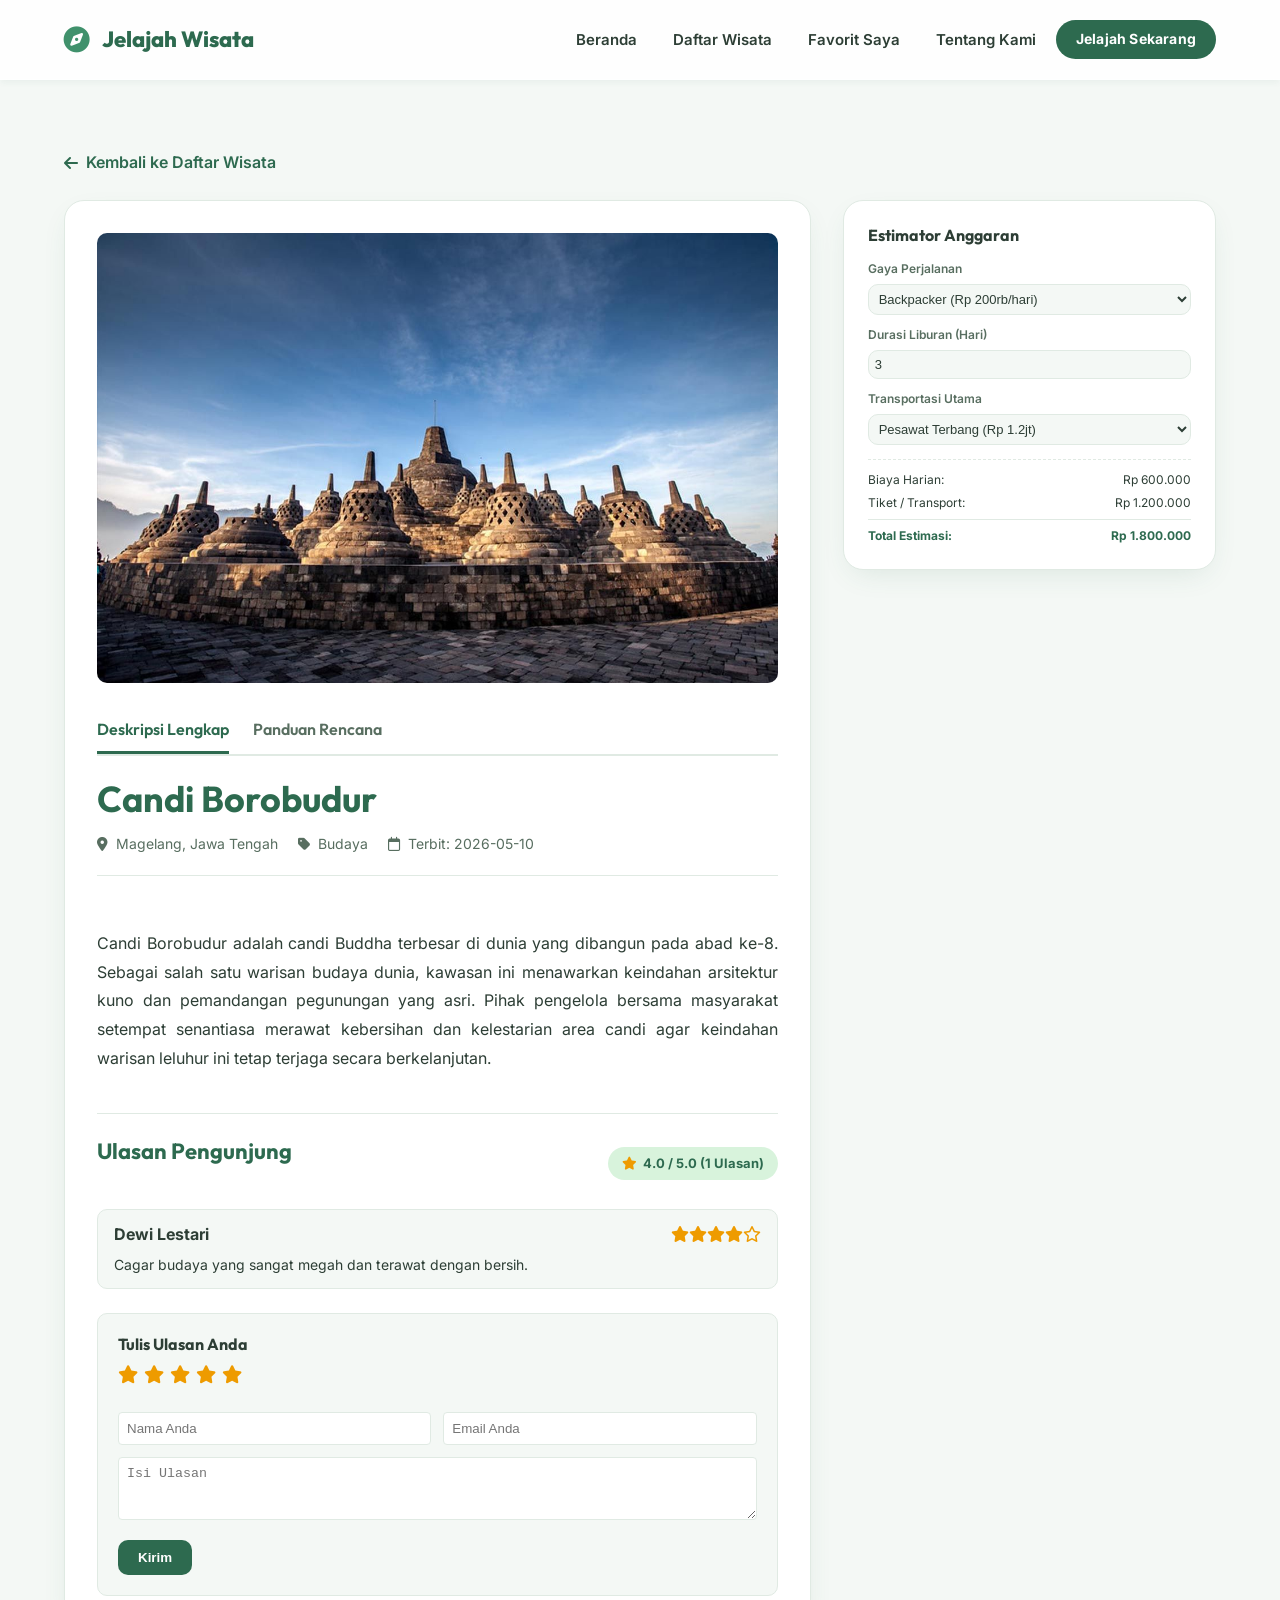
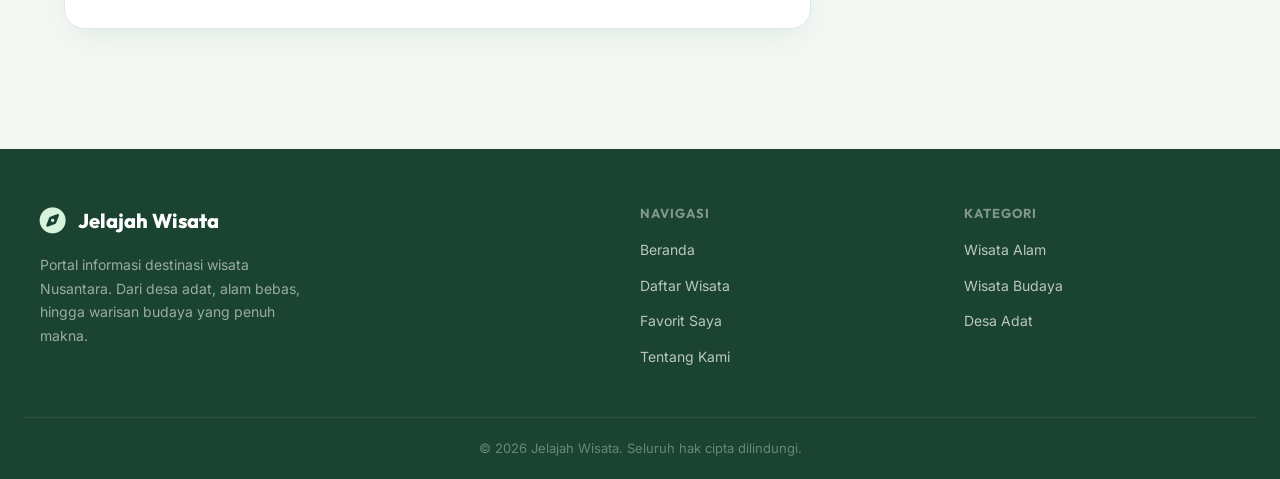
==== commit b2944290: "jelajah wisata" ====
--- a/detail.html
+++ b/detail.html
@@ -77,11 +77,7 @@
                                 </div>
                             </div>
                             <div class="detail-description">
-                                Candi Borobudur adalah candi Buddha terbesar di dunia yang dibangun pada abad ke-8.
-                                Sebagai salah satu warisan budaya dunia, kawasan ini menawarkan keindahan arsitektur
-                                kuno dan pemandangan pegunungan yang asri. Pihak pengelola bersama masyarakat setempat
-                                senantiasa merawat kebersihan dan kelestarian area candi agar keindahan warisan leluhur
-                                ini tetap terjaga secara berkelanjutan.
+                                Candi Borobudur adalah candi Buddha terbesar di dunia yang dibangun pada abad ke-8. Sebagai salah satu warisan budaya dunia, kawasan ini menawarkan keindahan arsitektur kuno dan pemandangan pegunungan yang asri. Pihak pengelola bersama masyarakat setempat senantiasa merawat kebersihan dan kelestarian area candi agar keindahan warisan leluhur ini tetap terjaga secara berkelanjutan.
                             </div>
                         </div>
                         <div class="detail-tab-content" id="tab-itinerary-1" style="display:none;">
@@ -251,10 +247,7 @@
                                 </div>
                             </div>
                             <div class="detail-description">
-                                Gunung Bromo terkenal dengan keindahan kawah aktif, hamparan lautan pasir luas, serta
-                                pemandangan matahari terbit yang memukau. Kunjungan ke Bromo dikelola bersama oleh warga
-                                lokal Tengger, termasuk persewaan jip dan pemandu wisata tradisional, guna mendukung
-                                ekonomi masyarakat setempat sekaligus menjaga kebersihan kawasan taman nasional.
+                                Gunung Bromo terkenal dengan keindahan kawah aktif, hamparan lautan pasir luas, serta pemandangan matahari terbit yang memukau. Kunjungan ke Bromo dikelola bersama oleh warga lokal Tengger, termasuk persewaan jip dan pemandu wisata tradisional, guna mendukung ekonomi masyarakat setempat sekaligus menjaga kebersihan kawasan taman nasional.
                             </div>
                         </div>
                         <div class="detail-tab-content" id="tab-itinerary-2" style="display:none;">
@@ -415,10 +408,7 @@
                                 </div>
                             </div>
                             <div class="detail-description">
-                                Nusa Penida menyajikan pesona tebing laut yang megah dan pantai berpasir putih bersih
-                                seperti Pantai Kelingking dan Broken Beach. Destinasi ini dikembangkan dengan
-                                mengutamakan pelestarian alam pesisir dan keterlibatan akomodasi homestay lokal guna
-                                memastikan manfaat pariwisata dirasakan langsung oleh masyarakat pulau.
+                                Nusa Penida menyajikan pesona tebing laut yang megah dan pantai berpasir putih bersih seperti Pantai Kelingking dan Broken Beach. Destinasi ini dikembangkan dengan mengutamakan pelestarian alam pesisir dan keterlibatan akomodasi homestay lokal guna memastikan manfaat pariwisata dirasakan langsung oleh masyarakat pulau.
                             </div>
                         </div>
                         <div class="detail-tab-content" id="tab-itinerary-3" style="display:none;">
@@ -580,10 +570,7 @@
                                 </div>
                             </div>
                             <div class="detail-description">
-                                Pink Beach merupakan pantai unik dengan pasir berwarna merah muda lembut yang berasal
-                                dari serpihan karang merah organik. Terletak di kawasan Taman Nasional Komodo, pantai
-                                ini dilindungi ketat dari sampah plastik dan kerusakan terumbu karang tepi agar keaslian
-                                alaminya tetap terjaga selamanya.
+                                Pink Beach merupakan pantai unik dengan pasir berwarna merah muda lembut yang berasal dari serpihan karang merah organik. Terletak di kawasan Taman Nasional Komodo, pantai ini dilindungi ketat dari sampah plastik dan kerusakan terumbu karang tepi agar keaslian alaminya tetap terjaga selamanya.
                             </div>
                         </div>
                         <div class="detail-tab-content" id="tab-itinerary-4" style="display:none;">
@@ -741,10 +728,7 @@
                                 </div>
                             </div>
                             <div class="detail-description">
-                                Candi Prambanan adalah kompleks candi Hindu terbesar di Indonesia yang memiliki
-                                arsitektur ramping dan tinggi yang megah. Selain pelestarian batu candi bersejarah,
-                                Prambanan menyajikan pagelaran seni tradisional Ramayana yang melibatkan ratusan seniman
-                                lokal guna melestarikan adat seni pertunjukan daerah.
+                                Candi Prambanan adalah kompleks candi Hindu terbesar di Indonesia yang memiliki arsitektur ramping dan tinggi yang megah. Selain pelestarian batu candi bersejarah, Prambanan menyajikan pagelaran seni tradisional Ramayana yang melibatkan ratusan seniman lokal guna melestarikan adat seni pertunjukan daerah.
                             </div>
                         </div>
                         <div class="detail-tab-content" id="tab-itinerary-5" style="display:none;">
@@ -905,10 +889,7 @@
                                 </div>
                             </div>
                             <div class="detail-description">
-                                Pulau Komodo adalah habitat alami dari kadal raksasa purba Komodo yang dilindungi dunia.
-                                Pihak pengelola bersama para ranger lokal menjaga ketat kelestarian hutan sabana dan
-                                populasi rusa sebagai ekosistem pendukung hidup komodo, membatasi rute trekking untuk
-                                meminimalisir dampak pariwisata.
+                                Pulau Komodo adalah habitat alami dari kadal raksasa purba Komodo yang dilindungi dunia. Pihak pengelola bersama para ranger lokal menjaga ketat kelestarian hutan sabana dan populasi rusa sebagai ekosistem pendukung hidup komodo, membatasi rute trekking untuk meminimalisir dampak pariwisata.
                             </div>
                         </div>
                         <div class="detail-tab-content" id="tab-itinerary-6" style="display:none;">
@@ -1068,10 +1049,7 @@
                                 </div>
                             </div>
                             <div class="detail-description">
-                                Raja Ampat adalah surga penyelaman dunia yang memiliki keanekaragaman terumbu karang
-                                tertinggi. Wilayah kepulauan karst ini dijaga dengan sistem kearifan lokal masyarakat
-                                adat untuk mencegah eksploitasi laut berlebih, serta didukung homestay tradisional
-                                terapung milik keluarga setempat.
+                                Raja Ampat adalah surga penyelaman dunia yang memiliki keanekaragaman terumbu karang tertinggi. Wilayah kepulauan karst ini dijaga dengan sistem kearifan lokal masyarakat adat untuk mencegah eksploitasi laut berlebih, serta didukung homestay tradisional terapung milik keluarga setempat.
                             </div>
                         </div>
                         <div class="detail-tab-content" id="tab-itinerary-7" style="display:none;">
@@ -1402,10 +1380,7 @@
                                 </div>
                             </div>
                             <div class="detail-description">
-                                Wae Rebo adalah desa adat tradisional di pegunungan terpencil Flores yang memiliki 7
-                                rumah adat kerucut Mbaru Niang. Wisatawan diajak berinteraksi langsung dengan kehidupan
-                                warga, mencicipi kopi khas pegunungan, dan tinggal bersama di rumah adat guna
-                                melestarikan adat istiadat leluhur.
+                                Wae Rebo adalah desa adat tradisional di pegunungan terpencil Flores yang memiliki 7 rumah adat kerucut Mbaru Niang. Wisatawan diajak berinteraksi langsung dengan kehidupan warga, mencicipi kopi khas pegunungan, dan tinggal bersama di rumah adat guna melestarikan adat istiadat leluhur.
                             </div>
                         </div>
                         <div class="detail-tab-content" id="tab-itinerary-9" style="display:none;">
@@ -1938,8 +1913,7 @@
                     <i class="fa-solid fa-compass footer-logo-icon"></i>
                     <span class="footer-brand-name">Jelajah Wisata</span>
                 </div>
-                <p class="footer-tagline">Portal informasi destinasi wisata Nusantara. Dari desa adat, alam bebas,
-                    hingga warisan budaya yang penuh makna.</p>
+                <p class="footer-tagline">Portal informasi destinasi wisata Nusantara. Dari desa adat, alam bebas, hingga warisan budaya yang penuh makna.</p>
             </div>
             <div class="footer-col">
                 <h4>Navigasi</h4>
